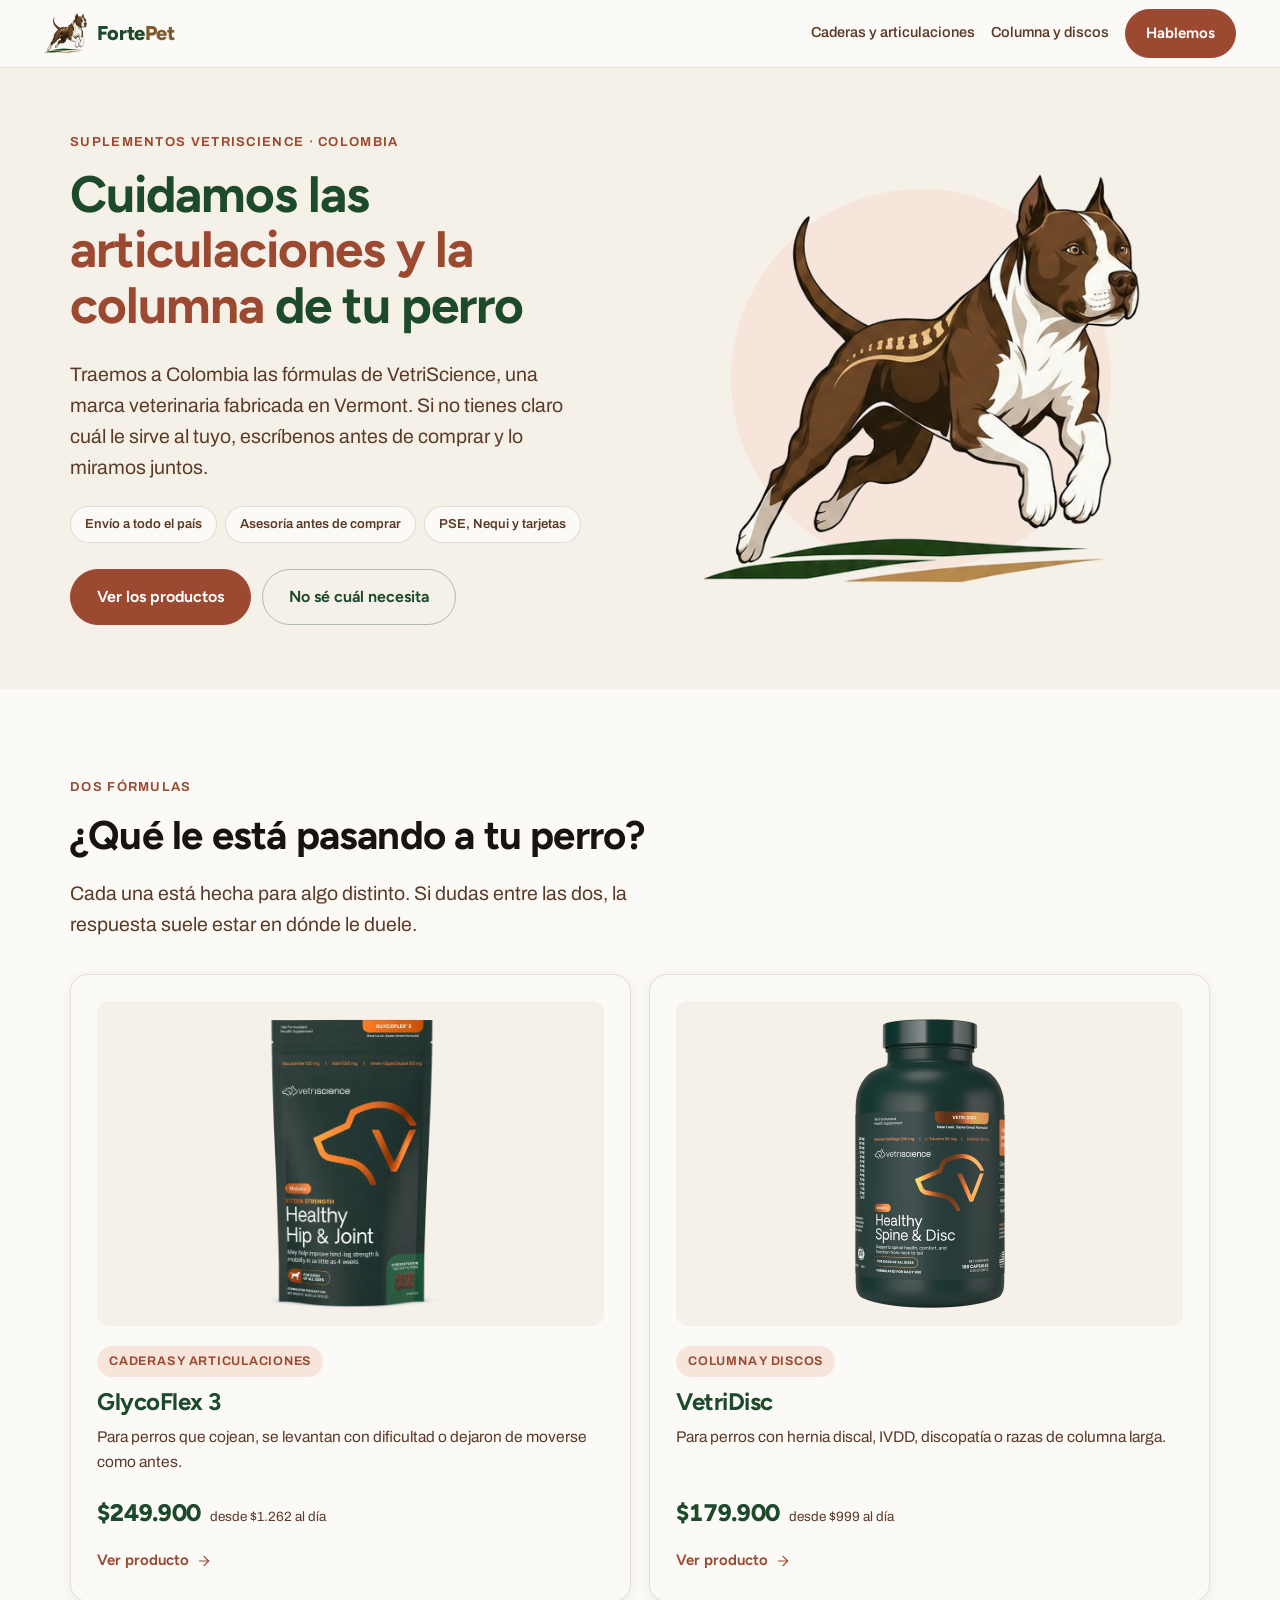
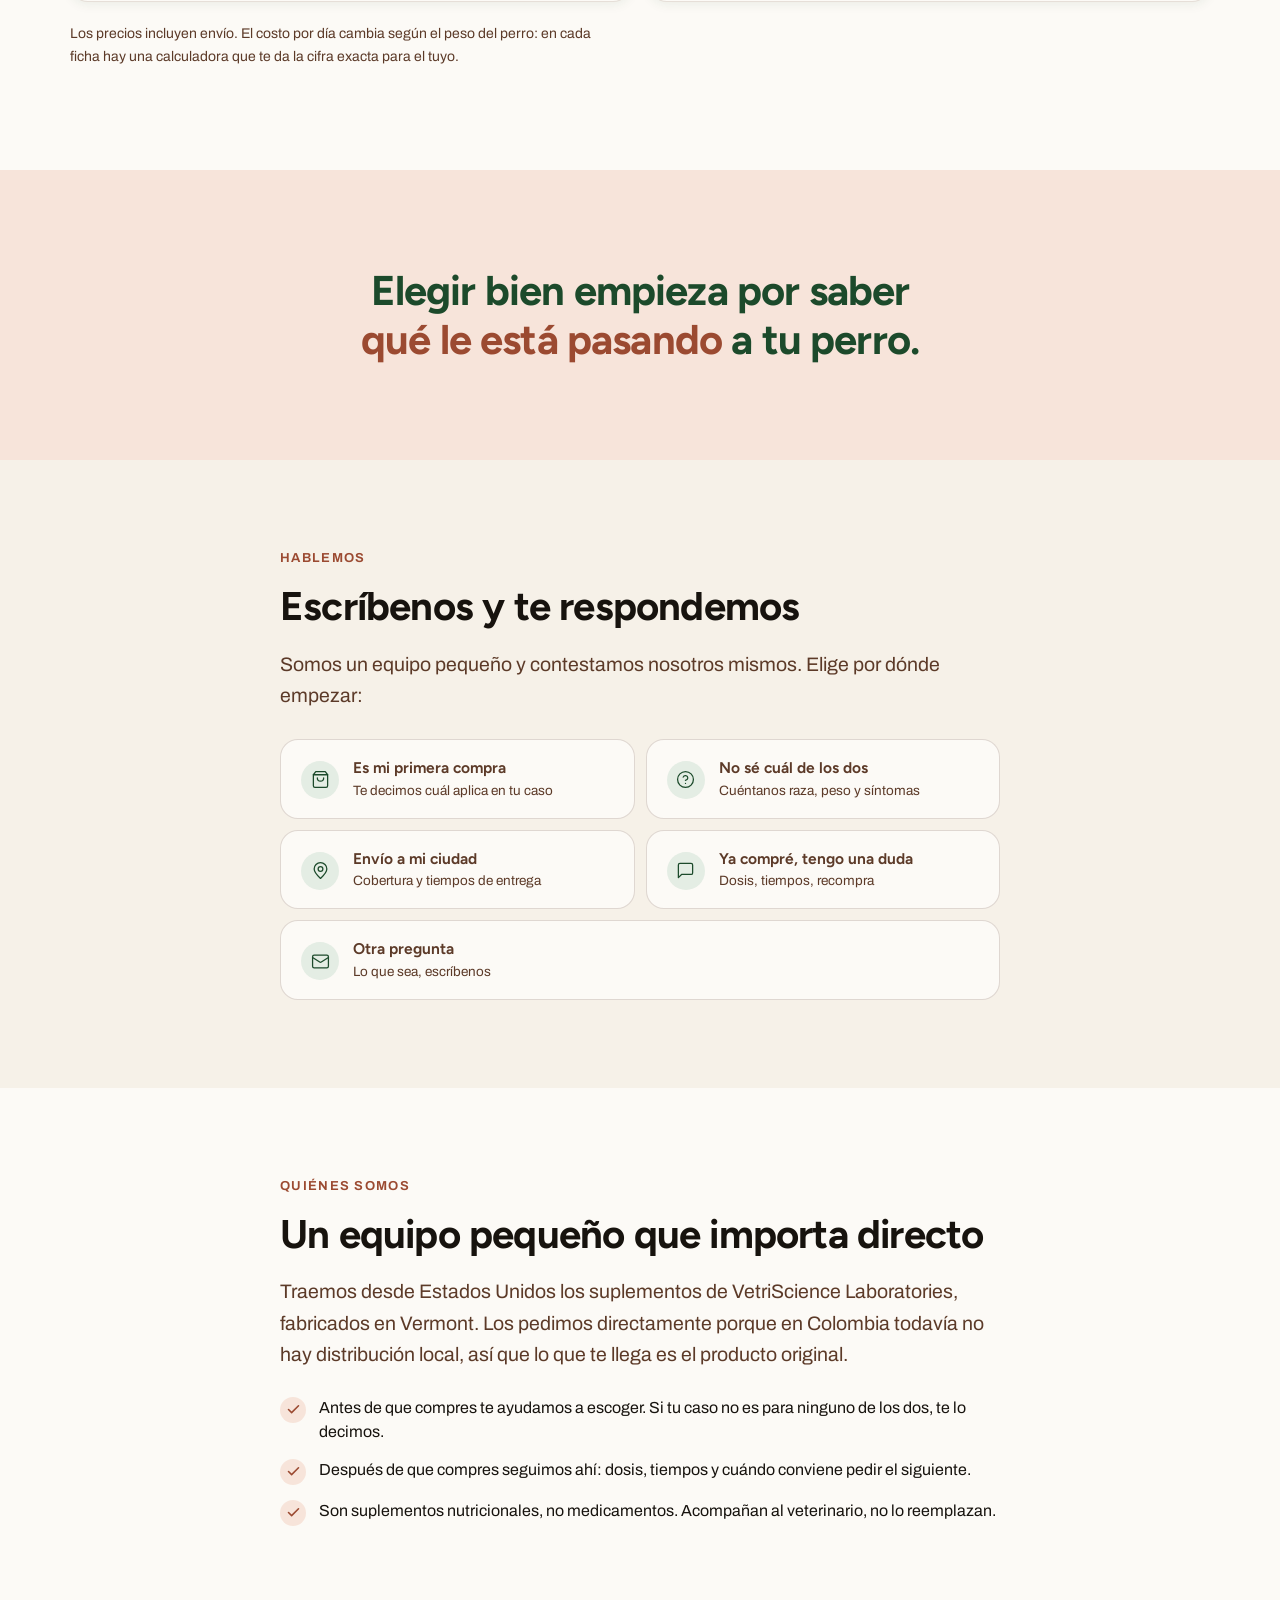
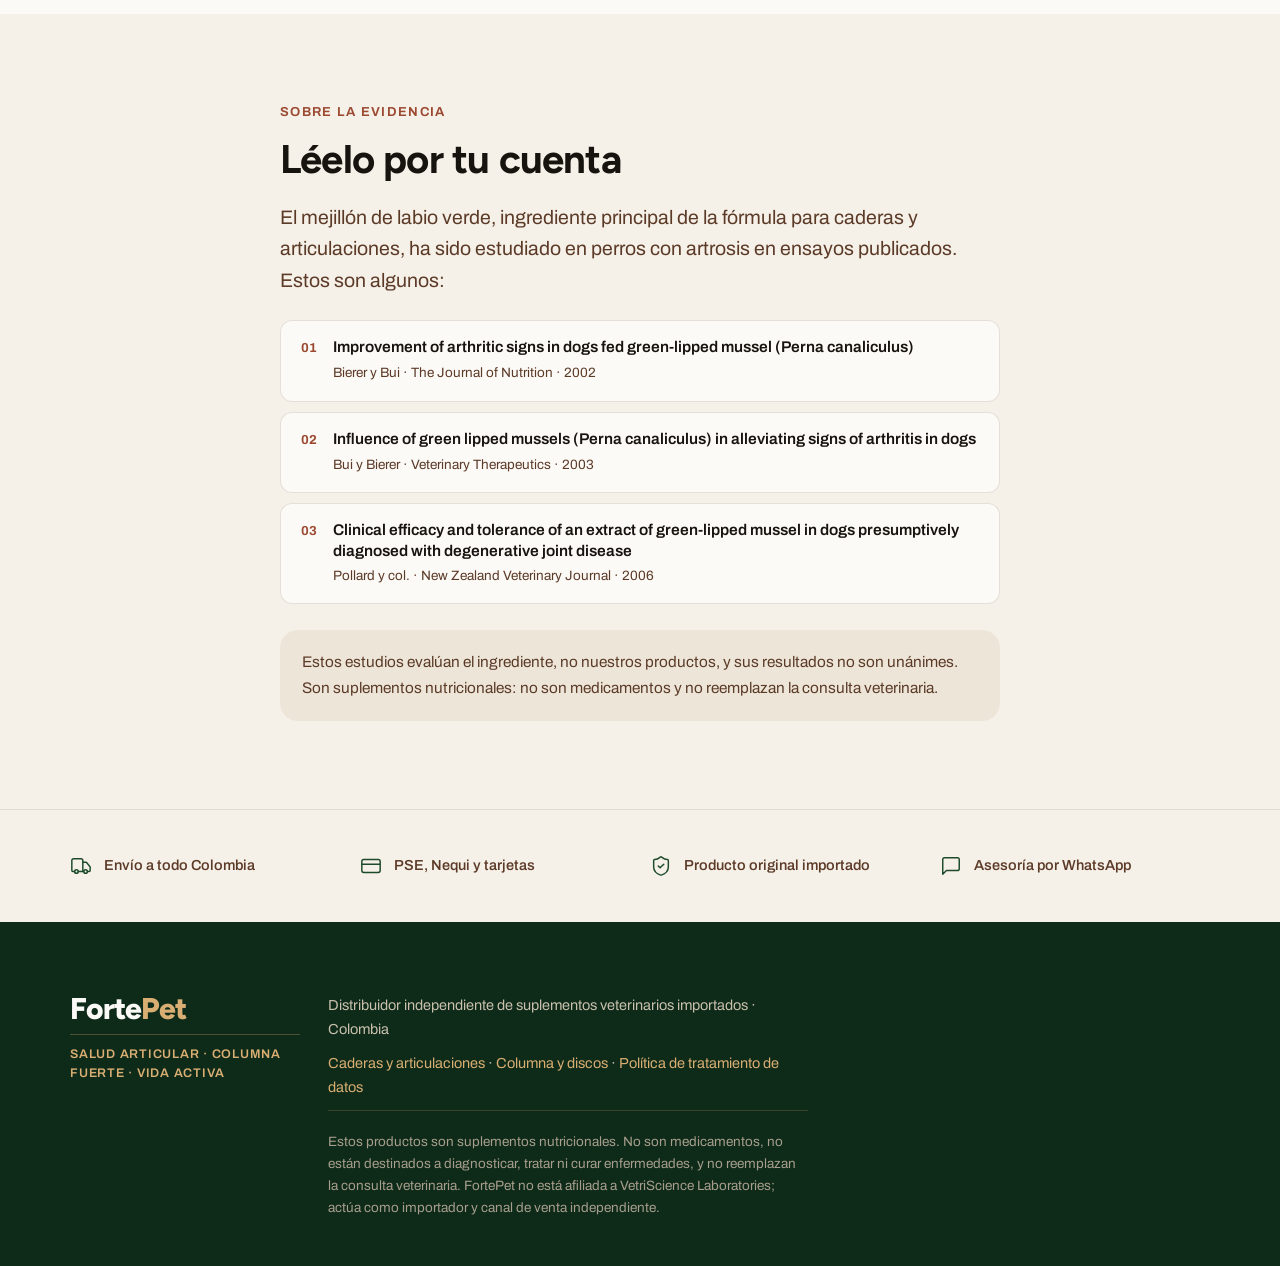
==== index.html @ 81c00f56 "Add files via upload" ====
<!DOCTYPE html>
<html lang="es">
<head>
<meta charset="UTF-8">
<meta name="viewport" content="width=device-width, initial-scale=1.0">
<title>FortePet · Suplementos VetriScience para perros en Colombia</title>
<meta name="description" content="FortePet trae a Colombia los suplementos VetriScience: GlycoFlex 3 para caderas y articulaciones, y VetriDisc para columna y discos. Envío a todo el país y asesoría por WhatsApp.">
<link rel="icon" href="img/favicon.png" type="image/png">
<link rel="preconnect" href="https://fonts.googleapis.com">
<link rel="preconnect" href="https://fonts.gstatic.com" crossorigin>
<link href="https://fonts.googleapis.com/css2?family=Archivo:wght@400..700&family=Figtree:wght@500..800&display=swap" rel="stylesheet">
<link rel="stylesheet" href="fortepet.css">
<!-- Meta Pixel Code -->
<script>
!function(f,b,e,v,n,t,s)
{if(f.fbq)return;n=f.fbq=function(){n.callMethod?
n.callMethod.apply(n,arguments):n.queue.push(arguments)};
if(!f._fbq)f._fbq=n;n.push=n;n.loaded=!0;n.version='2.0';
n.queue=[];t=b.createElement(e);t.async=!0;
t.src=v;s=b.getElementsByTagName(e)[0];
s.parentNode.insertBefore(t,s)}(window, document,'script',
'https://connect.facebook.net/en_US/fbevents.js');
fbq('init', '1056763293376956');
fbq('track', 'PageView');
</script>
<noscript><img height="1" width="1" alt="" style="display:none"
src="https://www.facebook.com/tr?id=1056763293376956&ev=PageView&noscript=1"
/></noscript>
<!-- End Meta Pixel Code -->
</head>
<body>

<a class="skip" href="#contenido">Saltar al contenido</a>

<header class="topbar">
  <a class="brand" href="index.html">
    <img src="img/logo-perro.webp" alt="" width="501" height="468">
    <span class="brand-txt">Forte<span>Pet</span></span>
  </a>
  <nav class="topbar-right" aria-label="Principal">
    <a class="link" href="hip-joint.html">Caderas y articulaciones</a>
    <a class="link" href="vetridisc.html">Columna y discos</a>
    <a class="btn btn-terra" style="padding:11px 20px;font-size:15px" href="#hablemos">Hablemos</a>
  </nav>
</header>

<main id="contenido">

<!-- ============ HERO ============ -->
<section class="hero">
  <div class="hero-grid">
    <div>
      <p class="eyebrow">Suplementos VetriScience · Colombia</p>
      <h1>Cuidamos las <span class="destaca">articulaciones y la columna</span> de tu perro</h1>
      <p class="lead">Traemos a Colombia las fórmulas de VetriScience, una marca veterinaria fabricada en Vermont. Si no tienes claro cuál le sirve al tuyo, escríbenos antes de comprar y lo miramos juntos.</p>
      <ul class="hero-marcas">
        <li>Envío a todo el país</li>
        <li>Asesoría antes de comprar</li>
        <li>PSE, Nequi y tarjetas</li>
      </ul>
      <div class="hero-cta">
        <a class="btn btn-terra" href="#productos">Ver los productos</a>
        <a class="btn btn-linea" href="#hablemos">No sé cuál necesita</a>
      </div>
    </div>
    <div class="hero-img">
      <img src="img/logo-perro.webp" alt="Ilustración de la marca FortePet: un perro en carrera" width="440" height="411" fetchpriority="high" style="max-width:min(100%,440px)">
    </div>
  </div>
</section>

<!-- ============ PRODUCTOS ============ -->
<section class="band band-blanco" id="productos">
  <div class="inner">
    <p class="eyebrow">Dos fórmulas</p>
    <h2>¿Qué le está pasando a tu perro?</h2>
    <p class="lead" style="max-width:56ch">Cada una está hecha para algo distinto. Si dudas entre las dos, la respuesta suele estar en dónde le duele.</p>

    <div class="prods">

      <a class="prod" href="hip-joint.html">
        <span class="prod-img"><img src="img/home-glycoflex.webp" alt="Empaque de GlycoFlex 3" width="190" height="289" loading="lazy" style="max-width:min(100%,190px)"></span>
        <span class="prod-tag">Caderas y articulaciones</span>
        <h3>GlycoFlex 3</h3>
        <p>Para perros que cojean, se levantan con dificultad o dejaron de moverse como antes.</p>
        <span class="prod-pie">
          <span class="prod-precio">$249.900</span>
          <span class="prod-dia">desde $1.262 al día</span>
        </span>
        <span class="prod-flecha">Ver producto
          <svg viewBox="0 0 24 24" width="16" height="16" fill="none" stroke="currentColor" stroke-width="1.8" stroke-linecap="round" stroke-linejoin="round" aria-hidden="true"><path d="M5 12h14"/><path d="m12 5 7 7-7 7"/></svg>
        </span>
      </a>

      <a class="prod" href="vetridisc.html">
        <span class="prod-img"><img src="img/home-vetridisc2.webp" alt="Frasco de VetriScience VetriDisc" width="150" height="289" loading="lazy" style="max-width:min(100%,150px)"></span>
        <span class="prod-tag">Columna y discos</span>
        <h3>VetriDisc</h3>
        <p>Para perros con hernia discal, IVDD, discopatía o razas de columna larga.</p>
        <span class="prod-pie">
          <span class="prod-precio">$179.900</span>
          <span class="prod-dia">desde $999 al día</span>
        </span>
        <span class="prod-flecha">Ver producto
          <svg viewBox="0 0 24 24" width="16" height="16" fill="none" stroke="currentColor" stroke-width="1.8" stroke-linecap="round" stroke-linejoin="round" aria-hidden="true"><path d="M5 12h14"/><path d="m12 5 7 7-7 7"/></svg>
        </span>
      </a>

    </div>
    <p style="margin-top:20px;font-size:14px;color:var(--marron)">Los precios incluyen envío. El costo por día cambia según el peso del perro: en cada ficha hay una calculadora que te da la cifra exacta para el tuyo.</p>
  </div>
</section>

<!-- ============ FRANJA ============ -->
<section class="franja">
  <p>Elegir bien empieza por saber <span class="destaca">qué le está pasando</span> a tu perro.</p>
</section>

<!-- ============ HABLEMOS ============ -->
<section class="band band-crema" id="hablemos">
  <div class="inner-narrow">
    <p class="eyebrow">Hablemos</p>
    <h2>Escríbenos y te respondemos</h2>
    <p class="lead">Somos un equipo pequeño y contestamos nosotros mismos. Elige por dónde empezar:</p>

    <div class="wa-router">
      <a class="wa-op" href="https://wa.me/573208755743?text=Hola%2C%20es%20mi%20primera%20compra%20y%20quiero%20saber%20cu%C3%A1l%20suplemento%20le%20sirve%20a%20mi%20perro" target="_blank" rel="noopener">
        <span class="ico"><svg viewBox="0 0 24 24" fill="none" stroke="currentColor" stroke-width="1.6" stroke-linecap="round" stroke-linejoin="round" aria-hidden="true"><path d="M6 2 3 6v14a2 2 0 0 0 2 2h14a2 2 0 0 0 2-2V6l-3-4Z"/><path d="M3 6h18"/><path d="M16 10a4 4 0 0 1-8 0"/></svg></span>
        <span><b>Es mi primera compra</b><span>Te decimos cuál aplica en tu caso</span></span>
      </a>
      <a class="wa-op" href="https://wa.me/573208755743?text=Hola%2C%20no%20s%C3%A9%20cu%C3%A1l%20de%20los%20dos%20le%20sirve%20a%20mi%20perro.%20Te%20cuento%3A%20raza%2C%20peso%20y%20qu%C3%A9%20le%20pasa." target="_blank" rel="noopener">
        <span class="ico"><svg viewBox="0 0 24 24" fill="none" stroke="currentColor" stroke-width="1.6" stroke-linecap="round" stroke-linejoin="round" aria-hidden="true"><circle cx="12" cy="12" r="10"/><path d="M9.09 9a3 3 0 0 1 5.83 1c0 2-3 3-3 3"/><path d="M12 17h.01"/></svg></span>
        <span><b>No sé cuál de los dos</b><span>Cuéntanos raza, peso y síntomas</span></span>
      </a>
      <a class="wa-op" href="https://wa.me/573208755743?text=Hola%2C%20quiero%20confirmar%20si%20hacen%20env%C3%ADo%20a%20mi%20ciudad" target="_blank" rel="noopener">
        <span class="ico"><svg viewBox="0 0 24 24" fill="none" stroke="currentColor" stroke-width="1.6" stroke-linecap="round" stroke-linejoin="round" aria-hidden="true"><path d="M20 10c0 4.4-8 12-8 12s-8-7.6-8-12a8 8 0 0 1 16 0Z"/><circle cx="12" cy="10" r="3"/></svg></span>
        <span><b>Envío a mi ciudad</b><span>Cobertura y tiempos de entrega</span></span>
      </a>
      <a class="wa-op" href="https://wa.me/573208755743?text=Hola%2C%20ya%20compr%C3%A9%20y%20tengo%20una%20duda" target="_blank" rel="noopener">
        <span class="ico"><svg viewBox="0 0 24 24" fill="none" stroke="currentColor" stroke-width="1.6" stroke-linecap="round" stroke-linejoin="round" aria-hidden="true"><path d="M21 15a2 2 0 0 1-2 2H7l-4 4V5a2 2 0 0 1 2-2h14a2 2 0 0 1 2 2z"/></svg></span>
        <span><b>Ya compré, tengo una duda</b><span>Dosis, tiempos, recompra</span></span>
      </a>
      <a class="wa-op ancho" href="https://wa.me/573208755743?text=Hola%2C%20tengo%20otra%20pregunta%20sobre%20FortePet" target="_blank" rel="noopener">
        <span class="ico"><svg viewBox="0 0 24 24" fill="none" stroke="currentColor" stroke-width="1.6" stroke-linecap="round" stroke-linejoin="round" aria-hidden="true"><rect width="20" height="16" x="2" y="4" rx="2"/><path d="m22 7-8.97 5.7a1.94 1.94 0 0 1-2.06 0L2 7"/></svg></span>
        <span><b>Otra pregunta</b><span>Lo que sea, escríbenos</span></span>
      </a>
    </div>
  </div>
</section>

<!-- ============ QUIÉNES SOMOS ============ -->
<section class="band band-blanco">
  <div class="inner-narrow">
    <p class="eyebrow">Quiénes somos</p>
    <h2>Un equipo pequeño que importa directo</h2>
    <p class="lead">Traemos desde Estados Unidos los suplementos de VetriScience Laboratories, fabricados en Vermont. Los pedimos directamente porque en Colombia todavía no hay distribución local, así que lo que te llega es el producto original.</p>

    <ul class="beneficios">
      <li>
        <span class="tick"><svg viewBox="0 0 24 24" fill="none" stroke="currentColor" stroke-width="2.5" stroke-linecap="round" stroke-linejoin="round" aria-hidden="true"><path d="M20 6 9 17l-5-5"/></svg></span>
        <span>Antes de que compres te ayudamos a escoger. Si tu caso no es para ninguno de los dos, te lo decimos.</span>
      </li>
      <li>
        <span class="tick"><svg viewBox="0 0 24 24" fill="none" stroke="currentColor" stroke-width="2.5" stroke-linecap="round" stroke-linejoin="round" aria-hidden="true"><path d="M20 6 9 17l-5-5"/></svg></span>
        <span>Después de que compres seguimos ahí: dosis, tiempos y cuándo conviene pedir el siguiente.</span>
      </li>
      <li>
        <span class="tick"><svg viewBox="0 0 24 24" fill="none" stroke="currentColor" stroke-width="2.5" stroke-linecap="round" stroke-linejoin="round" aria-hidden="true"><path d="M20 6 9 17l-5-5"/></svg></span>
        <span>Son suplementos nutricionales, no medicamentos. Acompañan al veterinario, no lo reemplazan.</span>
      </li>
    </ul>
  </div>
</section>

<!-- ============ EVIDENCIA ============ -->
<section class="band band-crema">
  <div class="inner-narrow">
    <p class="eyebrow">Sobre la evidencia</p>
    <h2>Léelo por tu cuenta</h2>
    <p class="lead">El mejillón de labio verde, ingrediente principal de la fórmula para caderas y articulaciones, ha sido estudiado en perros con artrosis en ensayos publicados. Estos son algunos:</p>

    <ol class="estudios">
      <li><a href="https://pubmed.ncbi.nlm.nih.gov/12042477/" target="_blank" rel="noopener">
        <span class="t">Improvement of arthritic signs in dogs fed green-lipped mussel (Perna canaliculus)</span>
        <span class="m">Bierer y Bui · The Journal of Nutrition · 2002</span>
      </a></li>
      <li><a href="https://pubmed.ncbi.nlm.nih.gov/15136981/" target="_blank" rel="noopener">
        <span class="t">Influence of green lipped mussels (Perna canaliculus) in alleviating signs of arthritis in dogs</span>
        <span class="m">Bui y Bierer · Veterinary Therapeutics · 2003</span>
      </a></li>
      <li><a href="https://pubmed.ncbi.nlm.nih.gov/16751841/" target="_blank" rel="noopener">
        <span class="t">Clinical efficacy and tolerance of an extract of green-lipped mussel in dogs presumptively diagnosed with degenerative joint disease</span>
        <span class="m">Pollard y col. · New Zealand Veterinary Journal · 2006</span>
      </a></li>
    </ol>

    <div class="aviso" style="margin-top:26px">
      <p>Estos estudios evalúan el ingrediente, no nuestros productos, y sus resultados no son unánimes. Son suplementos nutricionales: no son medicamentos y no reemplazan la consulta veterinaria.</p>
    </div>
  </div>
</section>

<!-- ============ CONFIANZA ============ -->
<section class="confianza">
  <ul>
    <li><svg viewBox="0 0 24 24" fill="none" stroke="currentColor" stroke-width="1.6" stroke-linecap="round" stroke-linejoin="round" aria-hidden="true"><path d="M14 18V6a2 2 0 0 0-2-2H4a2 2 0 0 0-2 2v11a1 1 0 0 0 1 1h2"/><path d="M15 18H9"/><path d="M19 18h2a1 1 0 0 0 1-1v-3.65a1 1 0 0 0-.22-.62l-3.48-4.35A1 1 0 0 0 17.52 8H14"/><circle cx="17" cy="18" r="2"/><circle cx="7" cy="18" r="2"/></svg>Envío a todo Colombia</li>
    <li><svg viewBox="0 0 24 24" fill="none" stroke="currentColor" stroke-width="1.6" stroke-linecap="round" stroke-linejoin="round" aria-hidden="true"><rect width="20" height="14" x="2" y="5" rx="2"/><path d="M2 10h20"/></svg>PSE, Nequi y tarjetas</li>
    <li><svg viewBox="0 0 24 24" fill="none" stroke="currentColor" stroke-width="1.6" stroke-linecap="round" stroke-linejoin="round" aria-hidden="true"><path d="M20 13c0 5-3.5 7.5-7.7 8.9a1 1 0 0 1-.6 0C7.5 20.5 4 18 4 13V6a1 1 0 0 1 1-1c2 0 4.5-1.2 6.2-2.7a1 1 0 0 1 1.5 0C14.5 3.8 17 5 19 5a1 1 0 0 1 1 1z"/><path d="m9 12 2 2 4-4"/></svg>Producto original importado</li>
    <li><svg viewBox="0 0 24 24" fill="none" stroke="currentColor" stroke-width="1.6" stroke-linecap="round" stroke-linejoin="round" aria-hidden="true"><path d="M21 15a2 2 0 0 1-2 2H7l-4 4V5a2 2 0 0 1 2-2h14a2 2 0 0 1 2 2z"/></svg>Asesoría por WhatsApp</li>
  </ul>
</section>

</main>

<footer class="pie">
  <div class="pie-inner">
    <div class="pie-marca">
      <span class="pie-nombre">Forte<span>Pet</span></span>
      <span class="pie-tag">Salud articular · Columna fuerte · Vida activa</span>
    </div>
    <div>
      <p>Distribuidor independiente de suplementos veterinarios importados · Colombia</p>
      <p><a href="hip-joint.html">Caderas y articulaciones</a> · <a href="vetridisc.html">Columna y discos</a> · <a href="politica-datos.html">Política de tratamiento de datos</a></p>
      <p class="pie-legal">Estos productos son suplementos nutricionales. No son medicamentos, no están destinados a diagnosticar, tratar ni curar enfermedades, y no reemplazan la consulta veterinaria. FortePet no está afiliada a VetriScience Laboratories; actúa como importador y canal de venta independiente.</p>
    </div>
  </div>
</footer>

</body>
</html>
---- fortepet.css ----
/* ============================================================
   FortePet · Sistema de diseño · versión cálida
   Crema dominante. El verde aparece en el header, la calculadora
   y el pie. La franja destacada usa terracota suave.
   Contrastes verificados AA. El dorado #B98A4E y el terracota
   #C4674A son SOLO decorativos sobre crema (2.7:1 y 3.5:1);
   para texto se usan --oro-osc y --terra-osc.
   ============================================================ */

:root{
  --verde:      #1C4A2B;
  --verde-tinta:#0E2A18;
  --verde-suave:#E4EDE4;

  --terra:      #C4674A;   /* decorativo: bordes, iconos grandes */
  --terra-osc:  #9B4A31;   /* texto y botones · AA 5.5:1 sobre crema */
  --terra-suave:#F7E4DA;   /* fondo de bloque cálido */

  --oro:        #B98A4E;   /* decorativo */
  --oro-osc:    #7F5A2C;   /* texto sobre crema · AA 5.5:1 */
  --oro-luz:    #D9AE73;   /* texto sobre verde · AA 5.0:1 */

  --blanco:     #FCFAF6;   /* fondo base, blanco roto */
  --crema:      #F6F1E8;
  --crema-osc:  #EDE6D8;
  --marron:     #5C3A28;
  --tinta:      #17130E;

  --max: 1140px;
  --gut: clamp(20px, 5vw, 44px);
  --r: 12px;
  --r-lg: 18px;
  --pill: 999px;
  --sombra: 0 2px 12px rgba(28,74,43,.08);

  --sans: "Archivo", system-ui, -apple-system, "Segoe UI", sans-serif;
  --titulo: "Figtree", "Archivo", system-ui, sans-serif;
}

*,*::before,*::after{ box-sizing:border-box }
html{ -webkit-text-size-adjust:100%; scroll-behavior:smooth }

body{
  margin:0;
  background:var(--blanco);
  color:var(--tinta);
  font-family:var(--sans);
  font-size:17px;
  line-height:1.65;
  -webkit-font-smoothing:antialiased;
  /* red de seguridad contra desbordamiento horizontal en móvil.
     clip (no hidden) para no romper position:sticky de la barra superior */
  overflow-x:clip;
  overflow-wrap:break-word;
}
@media(min-width:900px){ body{ font-size:18px } }

img{ max-width:100%; height:auto; display:block }
a{ color:inherit }
button{ font:inherit }

/* ---------- Tipografía ---------- */

h1,h2,h3,h4{
  font-family:var(--titulo);
  font-weight:700;
  line-height:1.12;
  letter-spacing:-0.02em;
  margin:0 0 .5em;
  text-wrap:balance;
}
h1{ font-size:clamp(2rem, 4.4vw, 3.2rem); line-height:1.08 }
h2{ font-size:clamp(1.65rem, 3.4vw, 2.5rem) }
h3{ font-size:clamp(1.2rem, 2.2vw, 1.5rem) }
h4{ font-size:1.05rem; line-height:1.3 }

p{ margin:0 0 1em; max-width:66ch }
strong{ font-weight:650 }

.eyebrow{
  font-family:var(--sans);
  font-size:13px; font-weight:650; letter-spacing:.1em; text-transform:uppercase;
  color:var(--terra-osc); margin:0 0 14px;
}
.on-verde .eyebrow{ color:var(--oro-luz) }

.lead{ font-size:clamp(1.05rem,1.8vw,1.22rem); line-height:1.6; color:var(--marron) }
.on-verde .lead{ color:#DDD6C6 }

.num{ font-variant-numeric:tabular-nums; font-family:var(--titulo); font-weight:800; letter-spacing:-0.03em }

/* ---------- Bandas ---------- */

.band{ padding:clamp(48px,7vw,88px) var(--gut) }
.band-blanco{ background:var(--blanco) }
.band-crema{ background:var(--crema) }
.band-verde{ background:var(--verde); color:var(--blanco) }
.band-terra{ background:var(--terra-suave) }
.on-verde h1,.on-verde h2,.on-verde h3{ color:var(--blanco) }
.inner{ max-width:var(--max); margin:0 auto }
.inner-narrow{ max-width:720px; margin:0 auto }
.centro{ text-align:center }

/* franja cálida de una sola frase */
.franja{ background:var(--terra-suave); padding:clamp(52px,8vw,96px) var(--gut) }
.franja p{
  font-family:var(--titulo); font-weight:700;
  font-size:clamp(1.6rem,4vw,2.6rem); line-height:1.18; letter-spacing:-0.02em;
  color:var(--verde); max-width:22ch; margin:0 auto; text-align:center;
}
.franja .destaca{ color:var(--terra-osc) }

/* ---------- Barra superior ---------- */

.topbar{
  position:sticky; top:0; z-index:60;
  background:rgba(252,250,246,.94);
  backdrop-filter:saturate(1.4) blur(8px);
  border-bottom:1px solid rgba(92,58,40,.14);
  display:flex; align-items:center; justify-content:space-between; gap:14px;
  padding:9px var(--gut);
}
.brand{ display:flex; align-items:center; gap:10px; text-decoration:none }
.brand img{ height:40px; width:auto }
.brand-txt{ font-family:var(--titulo); font-weight:800; font-size:20px; letter-spacing:-0.02em; color:var(--verde); line-height:1 }
.brand-txt span{ color:var(--oro-osc) }
.topbar-right{ display:flex; align-items:center; gap:16px }
.topbar a.link{ color:var(--marron); text-decoration:none; font-size:14.5px; font-weight:550 }
.topbar a.link:hover{ color:var(--terra-osc) }
@media(max-width:700px){ .topbar a.link{ display:none } }

/* ---------- Botones ---------- */

.btn{
  display:inline-flex; align-items:center; justify-content:center; gap:9px;
  padding:14px 26px; border-radius:var(--pill);
  font-family:var(--titulo); font-weight:650; font-size:16px;
  text-decoration:none; border:1.5px solid transparent; cursor:pointer;
  transition:background .16s, color .16s, border-color .16s, transform .1s;
}
.btn:active{ transform:scale(.985) }
.btn-terra{ background:var(--terra-osc); color:#fff; border-color:var(--terra-osc) }
.btn-terra:hover{ background:#833B26; border-color:#833B26 }
.btn-verde{ background:var(--verde); color:var(--blanco); border-color:var(--verde) }
.btn-verde:hover{ background:var(--verde-tinta); border-color:var(--verde-tinta) }
.btn-oro{ background:var(--oro); color:var(--verde-tinta); border-color:var(--oro) }
.btn-oro:hover{ background:var(--oro-luz); border-color:var(--oro-luz) }
.btn-linea{ background:transparent; color:var(--verde); border-color:rgba(28,74,43,.32) }
.btn-linea:hover{ border-color:var(--verde); background:rgba(28,74,43,.05) }
.btn-linea-claro{ background:transparent; color:var(--blanco); border-color:rgba(252,250,246,.45) }
.btn-linea-claro:hover{ border-color:var(--oro-luz); color:var(--oro-luz) }
.btn-wa{ background:#1F6B3F; color:#fff; border-color:#1F6B3F }
.btn-wa:hover{ background:#17552F; border-color:#17552F }
.btn-lg{ padding:17px 32px; font-size:17px; width:100% }
@media(min-width:560px){ .btn-lg{ width:auto } }
.btn:focus-visible{ outline:3px solid var(--terra); outline-offset:2px }

/* ---------- Hero cálido ---------- */

.hero{ background:var(--crema); padding:clamp(34px,5vw,64px) var(--gut) }
.hero-grid{ max-width:var(--max); margin:0 auto; display:grid; gap:clamp(26px,4vw,52px); align-items:center }
@media(min-width:900px){ .hero-grid{ grid-template-columns:47fr 53fr } }
.hero h1{ color:var(--verde) }
.hero h1 .destaca{ color:var(--terra-osc) }
.hero-img{ position:relative; display:flex; align-items:center; justify-content:center; padding:16px 0 }
.hero-img::before{
  content:""; position:absolute; z-index:0;
  width:min(84%,380px); aspect-ratio:1; border-radius:50%;
  background:var(--terra-suave);
}
.hero-img img{ position:relative; z-index:1 }
.hero-marcas{ display:flex; flex-wrap:wrap; gap:8px; margin:22px 0 26px; padding:0; list-style:none }
.hero-marcas li{
  font-size:13px; font-weight:600; color:var(--marron);
  background:var(--blanco); border:1px solid rgba(92,58,40,.16);
  border-radius:var(--pill); padding:7px 14px;
}
.hero-cta{ display:flex; flex-wrap:wrap; gap:11px; align-items:center }
.hero-nota{ font-size:14px; color:var(--marron); margin:14px 0 0 }

/* ---------- Viñetas de beneficio ---------- */

.beneficios{ list-style:none; padding:0; margin:26px 0 0; display:grid; gap:14px }
.beneficios li{ display:flex; align-items:flex-start; gap:13px; font-size:1rem; line-height:1.5 }
.beneficios .tick{
  flex:0 0 auto; width:26px; height:26px; border-radius:50%;
  background:var(--terra-suave); display:grid; place-items:center; margin-top:1px;
}
.beneficios .tick svg{ width:15px; height:15px; color:var(--terra-osc) }
.on-verde .beneficios .tick{ background:rgba(217,174,115,.2) }
.on-verde .beneficios .tick svg{ color:var(--oro-luz) }

/* ---------- Franja de confianza ---------- */

.confianza{ background:var(--crema); padding:clamp(28px,4vw,44px) var(--gut); border-top:1px solid rgba(92,58,40,.12) }
.confianza ul{ max-width:var(--max); margin:0 auto; padding:0; list-style:none; display:grid; gap:20px }
@media(min-width:640px){ .confianza ul{ grid-template-columns:repeat(2,1fr) } }
@media(min-width:940px){ .confianza ul{ grid-template-columns:repeat(4,1fr) } }
.confianza li{ display:flex; align-items:center; gap:12px; font-size:14.5px; font-weight:550; color:var(--marron) }
.confianza svg{ flex:0 0 auto; width:22px; height:22px; color:var(--verde) }

/* ---------- Enrutador de WhatsApp ---------- */

.wa-router{ display:grid; gap:11px; margin-top:28px }
@media(min-width:700px){ .wa-router{ grid-template-columns:1fr 1fr } }
.wa-op{
  display:flex; align-items:center; gap:14px;
  background:var(--blanco); border:1px solid rgba(92,58,40,.18);
  border-radius:var(--r-lg); padding:16px 20px;
  text-decoration:none; transition:border-color .16s, background .16s;
}
.wa-op:hover{ border-color:var(--terra); background:var(--terra-suave) }
.wa-op .ico{ flex:0 0 auto; width:38px; height:38px; border-radius:50%; background:var(--verde-suave); display:grid; place-items:center }
.wa-op .ico svg{ width:19px; height:19px; color:var(--verde) }
.wa-op b{ display:block; font-family:var(--titulo); font-weight:650; font-size:15.5px; line-height:1.25 }
.wa-op span{ display:block; font-size:13.5px; color:var(--marron); margin-top:2px }
.wa-op.ancho{ grid-column:1/-1 }

/* ---------- Checklist ---------- */

.checklist{ list-style:none; padding:0; margin:28px 0 0; display:grid; gap:10px }
.check{
  display:flex; align-items:center; gap:14px;
  background:var(--blanco); border:1px solid rgba(92,58,40,.16);
  border-radius:var(--r-lg); padding:15px 18px; cursor:pointer;
  transition:border-color .15s, background .15s;
}
.check:hover{ border-color:var(--terra) }
.check input{ position:absolute; opacity:0; width:0; height:0 }
.check .box{
  flex:0 0 auto; width:25px; height:25px; border-radius:8px;
  border:1.5px solid rgba(92,58,40,.35); display:grid; place-items:center;
  transition:background .15s, border-color .15s;
}
.check .box svg{ width:15px; height:15px; opacity:0; transform:scale(.7); transition:.15s }
.check input:checked + .box{ background:var(--terra-osc); border-color:var(--terra-osc) }
.check input:checked + .box svg{ opacity:1; transform:scale(1); color:#fff }
.check input:checked ~ .txt{ color:var(--terra-osc); font-weight:600 }
.check:has(input:checked){ background:var(--terra-suave); border-color:var(--terra) }
.check input:focus-visible + .box{ outline:3px solid var(--terra); outline-offset:2px }
.check .txt{ font-size:1rem; line-height:1.4 }

.check-result{
  margin-top:22px; padding:20px 22px; border-radius:var(--r-lg);
  background:var(--verde-suave); font-size:1rem; color:var(--marron);
}
.check-result strong{ display:block; font-family:var(--titulo); font-size:1.2rem; font-weight:700; color:var(--verde); margin-bottom:5px }

/* ---------- Tabla de ingredientes ---------- */

.nutri{ margin-top:30px; border-top:2px solid var(--verde) }
.nutri-row{ display:grid; gap:4px 24px; padding:20px 0; border-bottom:1px solid rgba(92,58,40,.16) }
@media(min-width:720px){ .nutri-row{ grid-template-columns:170px 1fr; align-items:baseline } }
.nutri-qty{ font-variant-numeric:tabular-nums; font-family:var(--titulo); font-weight:800; font-size:clamp(1.5rem,3vw,1.95rem); letter-spacing:-0.03em; color:var(--oro-osc); line-height:1 }
.nutri-qty small{ font-size:.5em; font-weight:650; margin-left:3px }
.nutri-name{ font-family:var(--titulo); font-weight:650; font-size:1.05rem; margin:0 0 4px }
.nutri-desc{ margin:0; color:var(--marron); font-size:.96rem; max-width:58ch }

/* ---------- Calculadora ---------- */

.calc{ margin-top:30px }
.calc label{ display:block; font-size:13px; font-weight:650; letter-spacing:.09em; text-transform:uppercase; color:var(--oro-luz); margin-bottom:9px }
.calc input[type=number]{
  font:inherit; font-variant-numeric:tabular-nums; font-weight:650; font-size:17px;
  width:140px; padding:13px 16px; border-radius:var(--pill);
  background:rgba(252,250,246,.1); border:1.5px solid rgba(217,174,115,.55); color:var(--blanco);
}
.calc input[type=number]:focus{ outline:3px solid var(--oro-luz); outline-offset:1px }
.calc-hint{ font-size:14px; color:#C9C0AE; margin:12px 0 0; max-width:60ch }
.calc-out{ margin-top:26px; display:grid; gap:12px }
@media(min-width:680px){ .calc-out{ grid-template-columns:repeat(3,1fr) } }
.calc-cell{ background:var(--verde-tinta); border-radius:var(--r-lg); padding:22px 22px }
.calc-k{ font-size:12.5px; font-weight:650; letter-spacing:.09em; text-transform:uppercase; color:var(--oro-luz); margin:0 0 9px }
.calc-v{ font-variant-numeric:tabular-nums; font-family:var(--titulo); font-weight:800; font-size:clamp(1.6rem,3.6vw,2.2rem); letter-spacing:-0.03em; line-height:1; color:var(--blanco); margin:0 }
.calc-v small{ display:block; font-family:var(--sans); font-size:.42em; font-weight:450; letter-spacing:0; color:#C9C0AE; margin-top:8px; line-height:1.45 }
.calc-cell.destacado{ background:var(--oro) }
.calc-cell.destacado .calc-k{ color:var(--verde-tinta); opacity:.75 }
.calc-cell.destacado .calc-v{ color:var(--verde-tinta) }
.calc-cell.destacado .calc-v small{ color:var(--verde-tinta); opacity:.82 }

/* ---------- Tabla de dosis ---------- */

.tabla{ width:100%; border-collapse:collapse; margin-top:24px; font-size:.96rem }
.tabla caption{ text-align:left; color:var(--marron); font-size:.9rem; padding-bottom:12px }
.tabla th,.tabla td{ text-align:left; padding:14px 14px; border:0 }
.tabla thead th{ font-size:12.5px; font-weight:650; letter-spacing:.09em; text-transform:uppercase; color:var(--oro-osc); border-bottom:2px solid var(--verde) }
.tabla tbody tr{ border-bottom:1px solid rgba(92,58,40,.14) }
.tabla tbody tr:nth-child(even){ background:var(--crema) }
.tabla td:first-child{ font-weight:600 }
.tabla td.n{ font-variant-numeric:tabular-nums; font-weight:650; color:var(--oro-osc) }
.tabla-wrap{ overflow-x:auto; -webkit-overflow-scrolling:touch }

/* ---------- Reseñas ---------- */

.resena-destacada{ background:var(--blanco); border:1px solid rgba(92,58,40,.16); border-radius:var(--r-lg); padding:clamp(24px,4vw,38px); box-shadow:var(--sombra) }
.resena-cita{ font-family:var(--titulo); font-weight:650; font-size:clamp(1.25rem,2.6vw,1.75rem); line-height:1.3; letter-spacing:-0.015em; color:var(--verde); margin:0 0 18px; max-width:26ch }
.autor{ display:flex; align-items:center; gap:13px; margin-top:20px }
.autor img{ width:56px; height:56px; border-radius:50%; object-fit:cover; flex:0 0 auto }
.autor .n{ font-family:var(--titulo); font-weight:650; font-size:15px; line-height:1.2 }
.autor .d{ font-size:13.5px; color:var(--marron) }
.estrellas{ display:flex; gap:3px; margin-bottom:16px; color:var(--oro) }
.estrellas svg{ width:17px; height:17px }

.resena-lista{ display:grid; gap:14px; margin-top:20px }
@media(min-width:760px){ .resena-lista{ grid-template-columns:1fr 1fr } }
.resena-item{ background:var(--blanco); border:1px solid rgba(92,58,40,.14); border-radius:var(--r-lg); padding:22px 24px }
.resena-item p{ margin:0; font-size:.98rem; color:var(--marron) }
.resena-item .autor img{ width:44px; height:44px }

/* ---------- Bloque de compra ---------- */

.compra{ display:grid; gap:clamp(26px,4vw,52px); align-items:center }
@media(min-width:900px){ .compra{ grid-template-columns:46fr 54fr } }
.compra-galeria{ text-align:center }
.compra-galeria .marco{
  background:var(--blanco); border-radius:var(--r-lg);
  padding:26px; display:flex; align-items:center; justify-content:center;
  box-shadow:var(--sombra);
}
.thumbs{ display:flex; gap:9px; justify-content:center; margin-top:16px; flex-wrap:wrap }
.thumb{ width:66px; height:66px; padding:5px; cursor:pointer; border:1.5px solid rgba(92,58,40,.2); border-radius:var(--r); background:var(--blanco); overflow:hidden }
.thumb img{ width:100%; height:100%; object-fit:contain }
.thumb[aria-current="true"]{ border-color:var(--terra); background:var(--terra-suave) }
.thumb:focus-visible{ outline:3px solid var(--terra); outline-offset:2px }

.precio{ font-variant-numeric:tabular-nums; font-family:var(--titulo); font-weight:800; font-size:clamp(2.2rem,5vw,3rem); letter-spacing:-0.035em; line-height:1; color:var(--verde); margin:16px 0 6px }
.precio-sub{ font-size:.94rem; color:var(--marron); margin:0 }
.precio-dia{ display:inline-block; margin:12px 0 22px; font-size:14.5px; font-weight:650; background:var(--terra-suave); color:var(--terra-osc); border-radius:var(--pill); padding:9px 16px }
.compra-acciones{ display:flex; flex-direction:column; gap:11px; max-width:400px }
.pago-nota{ display:flex; align-items:center; gap:9px; font-size:13.5px; color:var(--marron); margin:14px 0 0 }
.pago-nota svg{ flex:0 0 auto; width:16px; height:16px }

.aviso{ margin-top:24px; padding:20px 22px; border-radius:var(--r-lg); background:var(--crema-osc); font-size:.96rem; color:var(--marron) }
.on-verde .aviso{ background:rgba(14,42,24,.5); color:#DDD6C6 }
.aviso p{ margin:0; max-width:none }
.aviso p + p{ margin-top:10px }

/* ---------- Tarjetas de producto en la home ---------- */

.prods{ display:grid; gap:18px; margin-top:34px }
@media(min-width:800px){ .prods{ grid-template-columns:1fr 1fr } }
.prod{
  background:var(--blanco); border:1px solid rgba(92,58,40,.14);
  border-radius:var(--r-lg); padding:26px 26px 28px;
  text-decoration:none; color:inherit; display:flex; flex-direction:column;
  box-shadow:var(--sombra); transition:border-color .16s, transform .16s;
}
.prod:hover{ border-color:var(--terra); transform:translateY(-2px) }
.prod-img{ background:var(--crema); border-radius:var(--r); padding:18px; display:flex; justify-content:center; margin-bottom:20px }
.prod-tag{ display:inline-block; align-self:flex-start; font-size:12.5px; font-weight:650; letter-spacing:.06em; text-transform:uppercase; color:var(--terra-osc); background:var(--terra-suave); border-radius:var(--pill); padding:5px 12px; margin-bottom:12px }
.prod h3{ margin:0 0 8px; color:var(--verde) }
.prod p{ color:var(--marron); font-size:.97rem; margin:0 0 18px }
.prod-pie{ margin-top:auto; display:flex; align-items:baseline; gap:10px; flex-wrap:wrap }
.prod-precio{ font-variant-numeric:tabular-nums; font-family:var(--titulo); font-weight:800; font-size:1.5rem; color:var(--verde); letter-spacing:-0.03em }
.prod-dia{ font-size:13.5px; color:var(--marron) }
.prod-flecha{ display:inline-flex; align-items:center; gap:7px; font-family:var(--titulo); font-weight:650; font-size:15px; color:var(--terra-osc); margin-top:16px }
.prod:hover .prod-flecha{ gap:11px }

/* ---------- Estudios ---------- */

.estudios{ list-style:none; padding:0; margin:24px 0 0; counter-reset:e; display:grid; gap:10px }
.estudios li{ background:var(--blanco); border:1px solid rgba(92,58,40,.14); border-radius:var(--r) }
.estudios a{ display:grid; gap:3px 16px; padding:16px 20px; text-decoration:none; grid-template-columns:auto 1fr; align-items:baseline }
.estudios a::before{ counter-increment:e; content:counter(e,decimal-leading-zero); font-variant-numeric:tabular-nums; font-weight:700; font-size:13px; color:var(--terra-osc) }
.estudios .t{ font-weight:600; line-height:1.35; font-size:.97rem }
.estudios .m{ grid-column:2; font-size:13.5px; color:var(--marron) }
.estudios a:hover .t{ color:var(--terra-osc) }

/* ---------- Pie ---------- */

.pie{ background:var(--verde-tinta); color:#C9C0AE; padding:clamp(44px,6vw,72px) var(--gut) 36px; font-size:14.5px }
.pie-inner{ max-width:var(--max); margin:0 auto; display:grid; gap:28px }
@media(min-width:760px){ .pie-inner{ grid-template-columns:230px 1fr; align-items:start } }
.pie-marca{ display:block }
.pie-nombre{
  display:block; font-family:var(--titulo); font-weight:800;
  font-size:30px; letter-spacing:-0.025em; line-height:1;
  color:var(--blanco); margin-bottom:10px;
}
.pie-nombre span{ color:var(--oro-luz) }
.pie-tag{
  display:block; font-size:12.5px; font-weight:600;
  letter-spacing:.06em; text-transform:uppercase; color:var(--oro-luz);
  padding-top:10px; border-top:1px solid rgba(217,174,115,.3);
  max-width:230px; line-height:1.5;
}
.pie a{ color:var(--oro-luz); text-decoration:none }
.pie a:hover{ text-decoration:underline; text-underline-offset:3px }
.pie p{ margin:0 0 10px; max-width:60ch }
.pie-legal{ margin-top:26px; padding-top:20px; border-top:1px solid rgba(217,174,115,.22); font-size:13.5px; color:#A79E8D }

/* ---------- Barra CTA móvil ---------- */

.cta-movil{
  position:fixed; left:0; right:0; bottom:0; z-index:70;
  display:flex; gap:10px; align-items:center;
  padding:10px 14px calc(10px + env(safe-area-inset-bottom));
  background:var(--blanco); border-top:1px solid rgba(92,58,40,.16);
  box-shadow:0 -2px 14px rgba(28,74,43,.07);
}
.cta-movil .p{ flex:0 0 auto; font-variant-numeric:tabular-nums; font-family:var(--titulo); font-weight:800; color:var(--verde); font-size:17px }
.cta-movil .btn{ flex:1; padding:13px 16px; font-size:15px }
@media(min-width:900px){ .cta-movil{ display:none } }
@media(max-width:899px){ body.tiene-cta{ padding-bottom:76px } }

/* ---------- FAQ ---------- */

.faq{ display:grid; gap:10px; margin-top:28px }
.faq details{ background:var(--blanco); border:1px solid rgba(92,58,40,.14); border-radius:var(--r-lg) }
.faq summary{ list-style:none; cursor:pointer; padding:18px 48px 18px 22px; position:relative; font-family:var(--titulo); font-weight:650; font-size:1.02rem; line-height:1.35 }
.faq summary::-webkit-details-marker{ display:none }
.faq summary::after{ content:""; position:absolute; right:22px; top:24px; width:10px; height:10px; border-right:1.8px solid var(--terra-osc); border-bottom:1.8px solid var(--terra-osc); transform:rotate(45deg); transition:transform .18s }
.faq details[open] summary::after{ transform:rotate(225deg); top:28px }
.faq summary:focus-visible{ outline:3px solid var(--terra); outline-offset:2px }
.faq details p{ margin:0 22px 20px; color:var(--marron); font-size:.97rem }

/* ============================================================
   CHECKOUT
   ============================================================ */

.co{ max-width:1080px; margin:0 auto; padding:clamp(26px,4vw,48px) var(--gut) 80px; display:grid; gap:clamp(26px,4vw,48px) }
@media(min-width:980px){ .co{ grid-template-columns:1fr 350px; align-items:start } }
.co-paso{ margin-bottom:28px }
.co-barra{ height:6px; border-radius:var(--pill); background:var(--crema-osc); margin-bottom:22px; overflow:hidden }
.co-barra i{ display:block; height:100%; width:66%; background:var(--terra-osc); border-radius:var(--pill) }
.co-paso h1{ color:var(--verde); margin-bottom:.3em }
.co-paso p{ color:var(--marron); margin:0 }

.co-bloque{ background:var(--blanco); border:1px solid rgba(92,58,40,.14); border-radius:var(--r-lg); padding:22px 24px 26px; margin-bottom:14px }
.co-bloque > h2{ font-family:var(--titulo); font-size:1.02rem; font-weight:650; color:var(--verde); margin:0 0 18px }

.campos{ display:grid; gap:16px }
.campos-2{ display:grid; gap:16px }
@media(min-width:560px){ .campos-2{ grid-template-columns:1fr 1fr } }
.campo label{ display:block; font-size:14px; font-weight:600; margin-bottom:7px }
.campo .req{ color:var(--terra-osc) }
.campo .opt{ font-weight:400; color:var(--marron) }
.campo input,.campo select,.campo textarea{
  font:inherit; font-size:16px; width:100%; padding:13px 15px; color:var(--tinta);
  background:var(--crema); border:1.5px solid rgba(92,58,40,.22); border-radius:var(--r);
}
.campo textarea{ min-height:94px; resize:vertical }
.campo select{ appearance:none; background-image:linear-gradient(45deg,transparent 49%,var(--terra-osc) 50%),linear-gradient(-45deg,transparent 49%,var(--terra-osc) 50%); background-size:7px 7px,7px 7px; background-position:calc(100% - 20px) 21px,calc(100% - 13px) 21px; background-repeat:no-repeat; padding-right:42px }
.campo input:focus,.campo select:focus,.campo textarea:focus{ outline:3px solid var(--terra); outline-offset:1px; border-color:var(--terra-osc) }
.campo input.error,.campo select.error,.campo textarea.error{ border-color:#A32020; background:#FBEDEA }
.error-msg{ display:none; font-size:13.5px; color:#A32020; margin-top:6px; font-weight:500 }
.error-msg.show{ display:block }

.pago-op{ display:flex; align-items:center; gap:13px; padding:16px 18px; cursor:pointer; border:1.5px solid rgba(92,58,40,.22); border-radius:var(--r-lg) }
.pago-op.selected{ border-color:var(--terra); background:var(--terra-suave) }
.pago-radio{ flex:0 0 auto; width:20px; height:20px; border-radius:50%; border:1.5px solid var(--terra-osc); display:grid; place-items:center }
.pago-radio i{ width:10px; height:10px; border-radius:50%; background:transparent }
.pago-op.selected .pago-radio i{ background:var(--terra-osc) }
.pago-nombre{ font-family:var(--titulo); font-weight:650; font-size:15.5px }
.pago-desc{ font-size:13.5px; color:var(--marron) }
.pago-badge{ margin-left:auto; font-size:12px; font-weight:650; letter-spacing:.05em; text-transform:uppercase; color:var(--verde); background:var(--verde-suave); border-radius:var(--pill); padding:6px 11px; white-space:nowrap }

.consent{ display:flex; gap:13px; align-items:flex-start; font-size:14.5px; line-height:1.5; cursor:pointer; color:var(--marron) }
.consent input{ flex:0 0 auto; width:20px; height:20px; margin-top:2px; accent-color:var(--terra-osc) }
.consent a{ color:var(--terra-osc) }

.co-enviar{ width:100%; margin-top:6px }
.co-nota{ display:flex; gap:9px; align-items:center; font-size:13.5px; color:var(--marron); margin:14px 0 0 }
.co-nota svg{ flex:0 0 auto; width:16px; height:16px }

.co-resumen{ background:var(--verde); color:var(--blanco); border-radius:var(--r-lg); padding:26px 24px }
@media(min-width:980px){ .co-resumen{ position:sticky; top:76px } }
.co-resumen .eyebrow{ color:var(--oro-luz) }
.co-prod{ display:flex; gap:15px; align-items:center; padding-bottom:20px; border-bottom:1px solid rgba(217,174,115,.28) }
.co-prod .marco{ background:var(--blanco); border-radius:var(--r); padding:8px; flex:0 0 auto }
.co-prod img{ width:52px; height:auto }
.co-prod-nombre{ font-family:var(--titulo); font-weight:650; font-size:15px; line-height:1.25 }
.co-prod-sub{ font-size:13.5px; color:#C9C0AE; margin-top:3px }
.co-fila{ display:flex; justify-content:space-between; gap:14px; padding:11px 0; font-size:14.5px; border-bottom:1px solid rgba(217,174,115,.16) }
.co-fila .v{ font-variant-numeric:tabular-nums; font-weight:600; text-align:right }
.co-total{ display:flex; justify-content:space-between; align-items:baseline; gap:14px; padding:18px 0 4px }
.co-total .l{ font-size:13px; font-weight:650; letter-spacing:.1em; text-transform:uppercase; color:var(--oro-luz) }
.co-total .v{ font-variant-numeric:tabular-nums; font-family:var(--titulo); font-weight:800; font-size:1.9rem; letter-spacing:-0.03em }
.co-confianza{ list-style:none; padding:18px 0 0; margin:16px 0 0; border-top:1px solid rgba(217,174,115,.28); display:grid; gap:10px; font-size:13.5px; color:#DDD6C6 }
.co-confianza li{ display:flex; gap:10px; align-items:flex-start }
.co-confianza svg{ flex:0 0 auto; width:16px; height:16px; margin-top:3px; color:var(--oro-luz) }

.co-exito{ display:none }
.co-exito.show{ display:block }
.co-exito-ico{ width:54px; height:54px; border-radius:50%; background:var(--verde-suave); display:grid; place-items:center; margin-bottom:20px }
.co-exito-ico svg{ width:27px; height:27px; color:var(--verde) }
.co-ref{ font-size:13.5px; font-weight:650; color:var(--terra-osc); margin:0 0 8px }
.co-preview{ white-space:pre-wrap; font-size:13.5px; line-height:1.55; background:var(--crema); border-radius:var(--r-lg); padding:18px 20px; margin:0 0 22px; color:var(--marron); max-height:280px; overflow:auto }

/* ---------- Documento legal ---------- */

.doc{ max-width:740px; margin:0 auto; padding:clamp(36px,5vw,68px) var(--gut) 80px }
.doc h1{ color:var(--verde) }
.doc h2{ font-size:clamp(1.2rem,2.2vw,1.5rem); margin:40px 0 12px; padding-top:20px; border-top:1px solid rgba(92,58,40,.16) }
.doc .meta{ color:var(--marron); font-size:14.5px; margin-bottom:28px }
.doc ul{ padding-left:22px; margin:0 0 16px }
.doc li{ margin-bottom:9px; max-width:66ch }
.doc a{ color:var(--terra-osc) }
.doc .datos{ background:var(--crema); border-radius:var(--r-lg); padding:22px 24px; margin:0 0 8px }
.doc .datos p{ margin:0 0 8px; font-size:15px }

/* ---------- Utilidades ---------- */

.sr{ position:absolute; width:1px; height:1px; padding:0; margin:-1px; overflow:hidden; clip:rect(0 0 0 0); white-space:nowrap; border:0 }
.skip{ position:absolute; left:-9999px; top:0; z-index:100; background:var(--terra-osc); color:#fff; padding:12px 18px; font-weight:650; border-radius:var(--r) }
.skip:focus{ left:8px; top:8px }

@media (prefers-reduced-motion: reduce){
  *{ animation:none !important; transition:none !important; scroll-behavior:auto !important }
}

/* ---------- enlace a la ficha técnica ---------- */
.ficha-link{ margin:30px 0 0 }
.ficha-link a{
  display:inline-flex; align-items:center; gap:11px;
  font-family:var(--titulo); font-weight:650; font-size:15.5px; line-height:1.2;
  color:var(--verde); text-decoration:none;
  background:var(--crema-osc); border:1px solid rgba(92,58,40,.18);
  border-radius:var(--pill); padding:12px 20px;
  transition:border-color .16s, background .16s;
}
.ficha-link a:hover{ border-color:var(--terra); background:var(--terra-suave) }
.ficha-link a:focus-visible{ outline:3px solid var(--terra); outline-offset:3px }
.ficha-link svg{ flex:0 0 auto; width:17px; height:17px }
.ficha-link .flecha{ width:14px; height:14px }
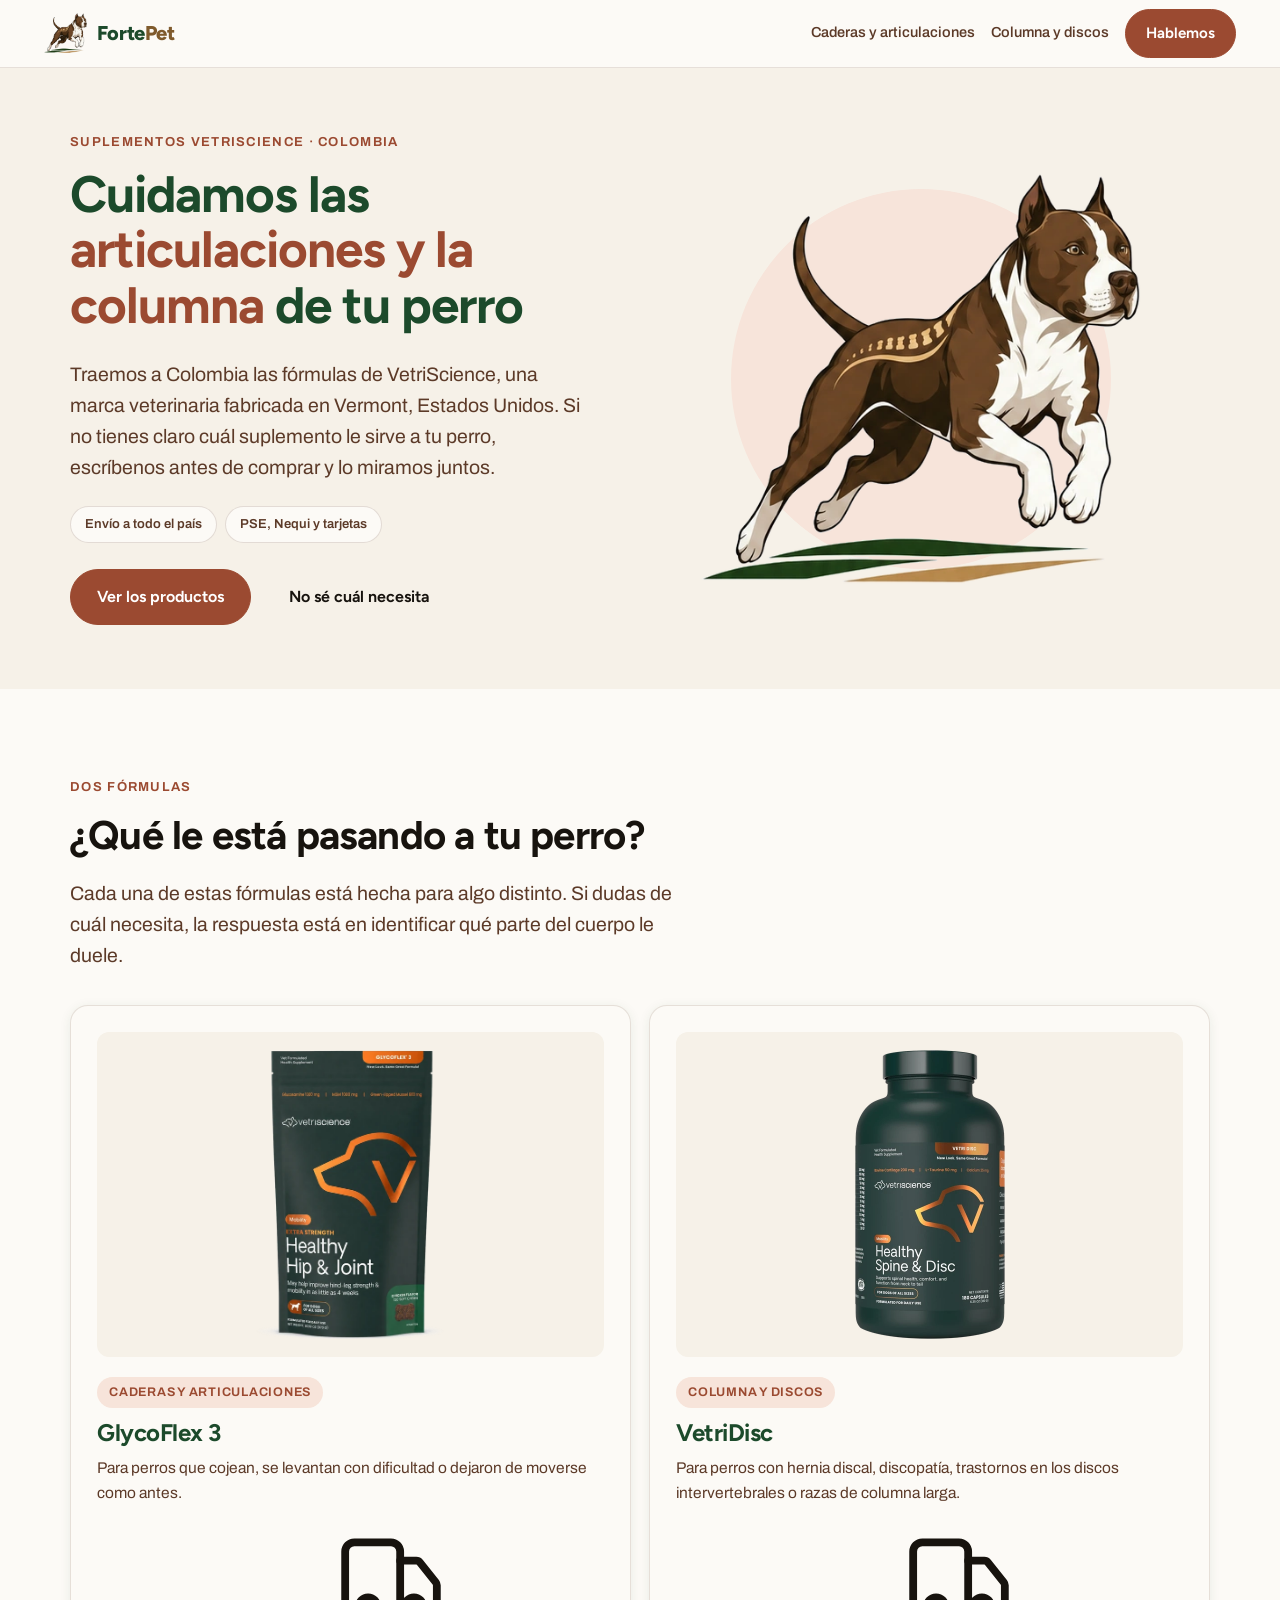
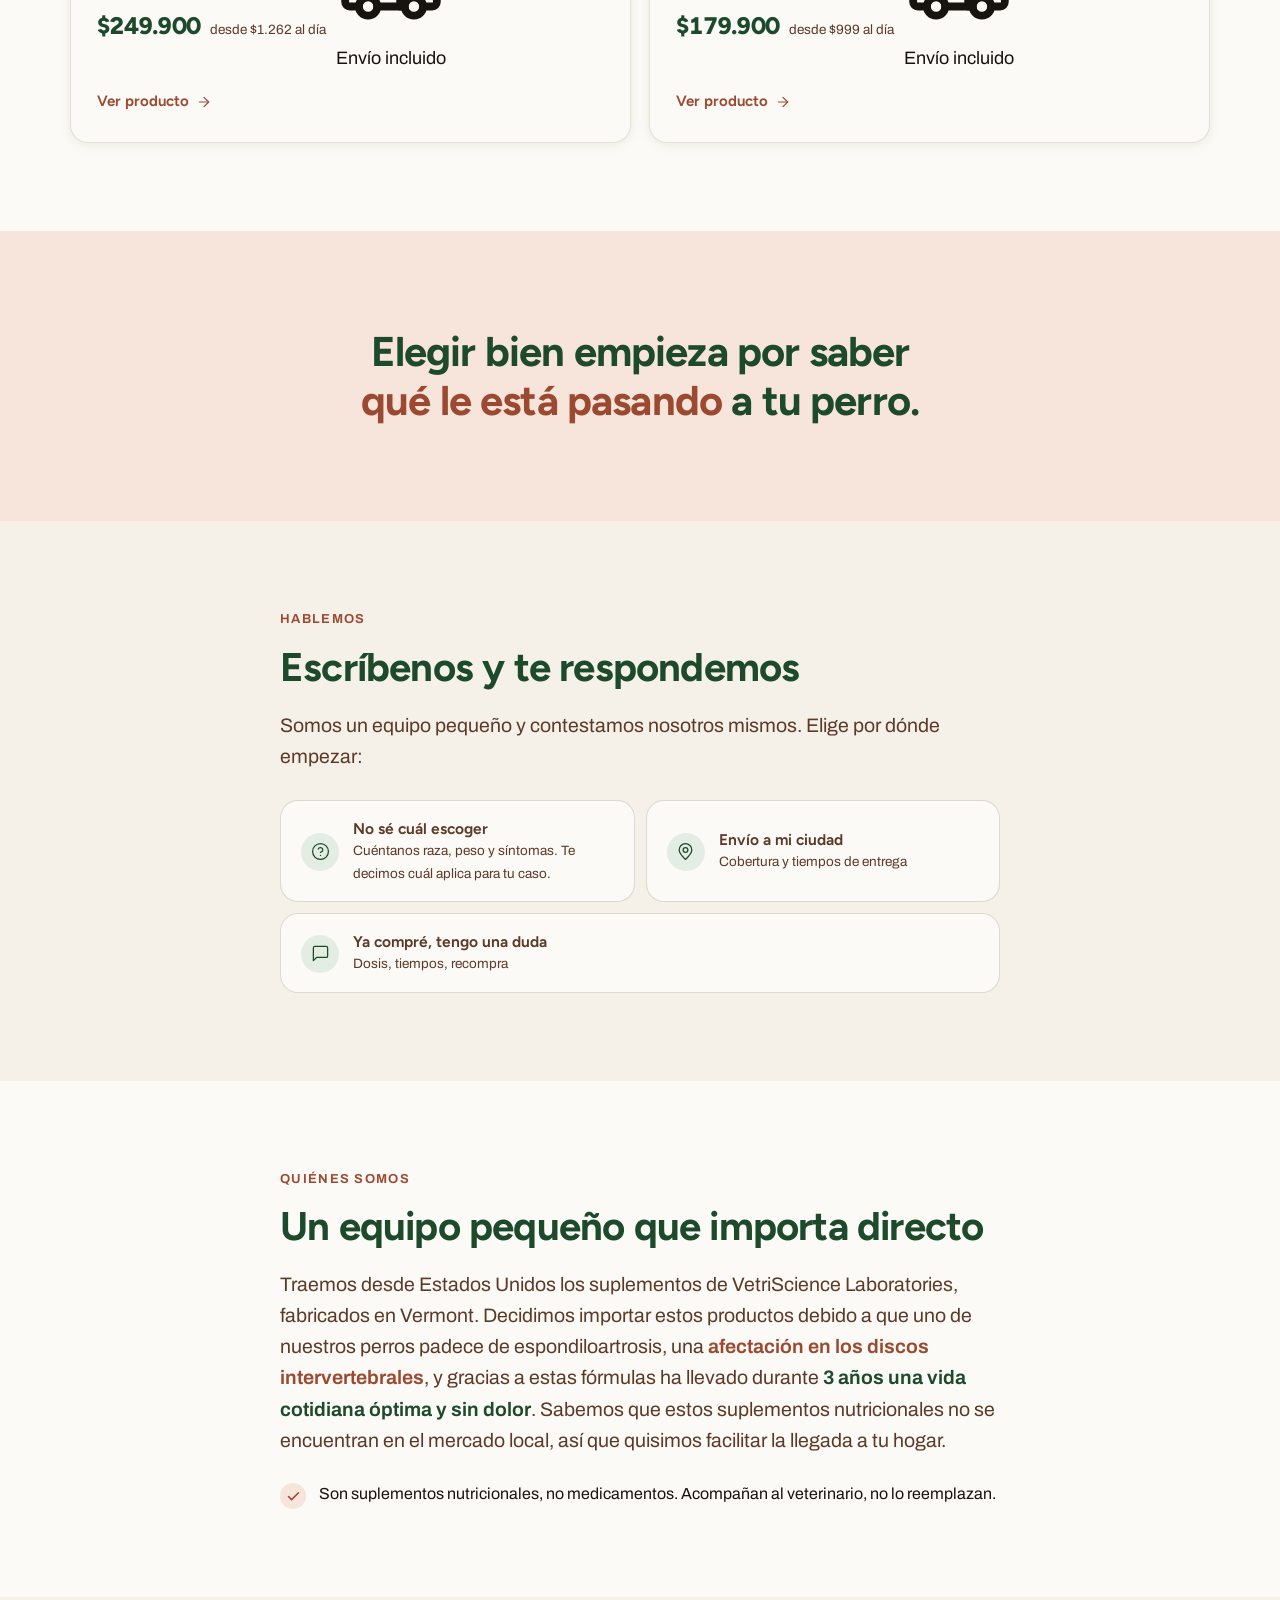
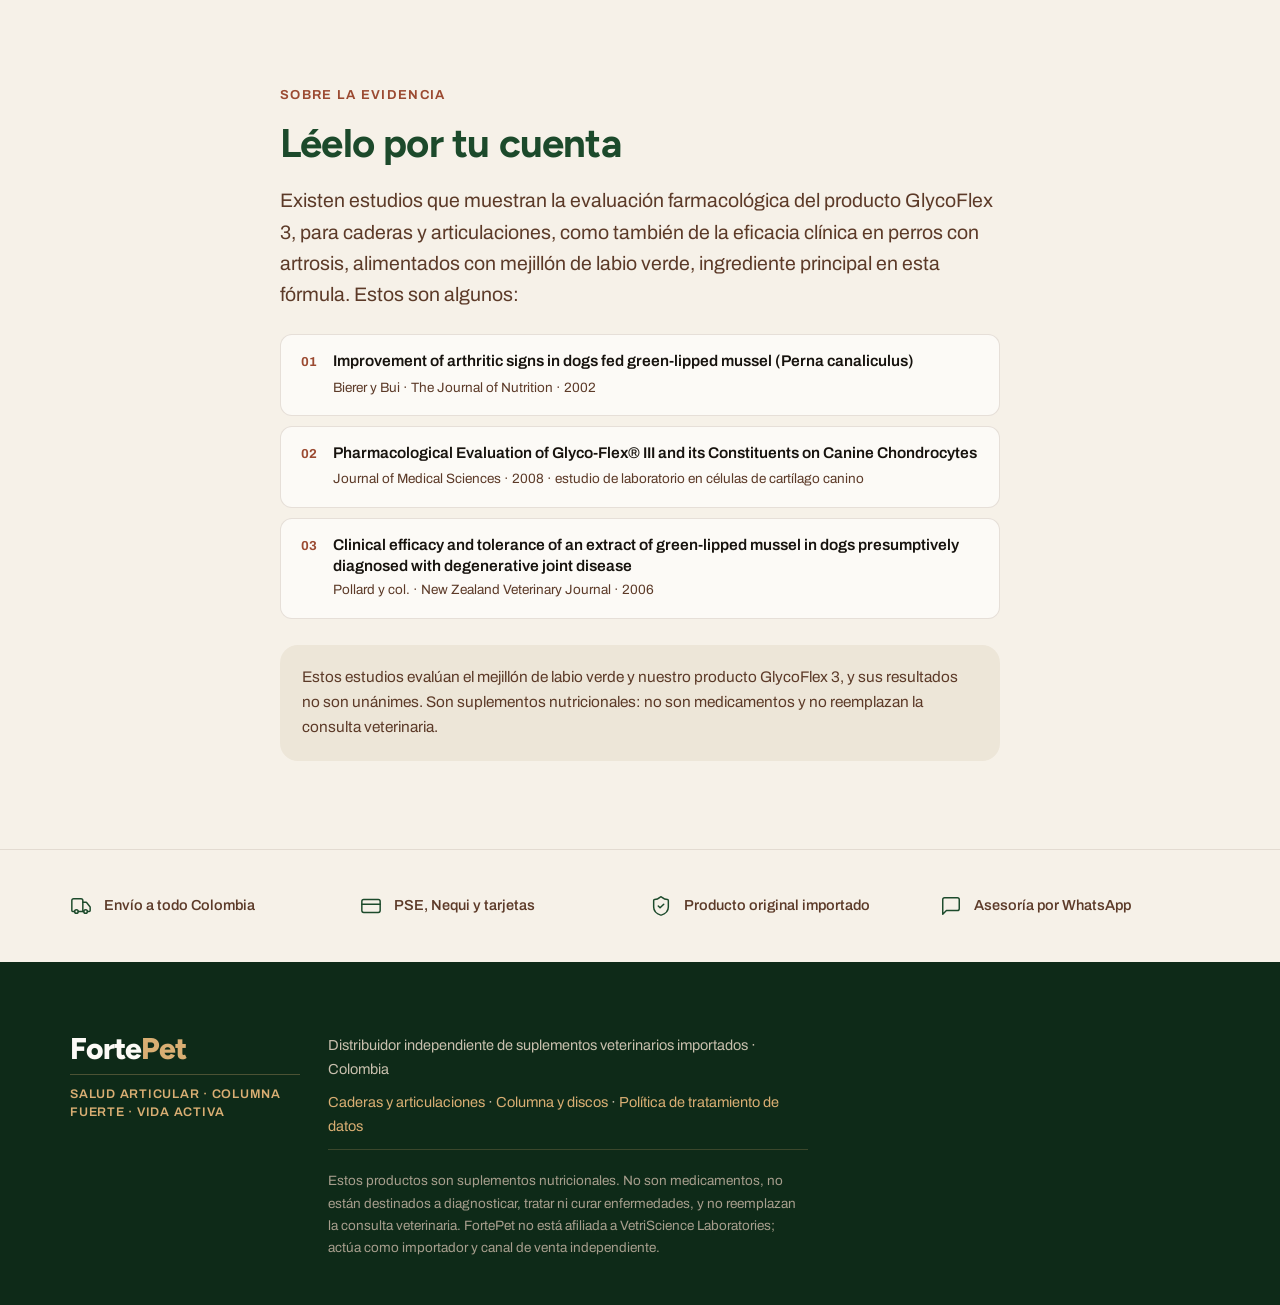
==== commit 419851e6: "Add files via upload" ====
--- a/index.html
+++ b/index.html
@@ -5,11 +5,31 @@
 <meta name="viewport" content="width=device-width, initial-scale=1.0">
 <title>FortePet · Suplementos VetriScience para perros en Colombia</title>
 <meta name="description" content="FortePet trae a Colombia los suplementos VetriScience: GlycoFlex 3 para caderas y articulaciones, y VetriDisc para columna y discos. Envío a todo el país y asesoría por WhatsApp.">
+<meta name="facebook-domain-verification" content="yg1c81xgsyx9y148amr075lu2h39z6" />
 <link rel="icon" href="img/favicon.png" type="image/png">
 <link rel="preconnect" href="https://fonts.googleapis.com">
 <link rel="preconnect" href="https://fonts.gstatic.com" crossorigin>
 <link href="https://fonts.googleapis.com/css2?family=Archivo:wght@400..700&family=Figtree:wght@500..800&display=swap" rel="stylesheet">
 <link rel="stylesheet" href="fortepet.css">
+<!-- Open Graph · vista previa al compartir -->
+<meta property="og:type" content="website">
+<meta property="og:site_name" content="FortePet">
+<meta property="og:locale" content="es_CO">
+<meta property="og:url" content="https://fortepet.co/">
+<meta property="og:title" content="FortePet · Suplementos VetriScience para perros">
+<meta property="og:description" content="Traemos a Colombia los suplementos nutricionales del laboratorio VetriScience. Consulta cómo te puede ayudar.">
+<meta property="og:image" content="https://fortepet.co/img/og-fortepet.jpg">
+<meta property="og:image:secure_url" content="https://fortepet.co/img/og-fortepet.jpg">
+<meta property="og:image:type" content="image/jpeg">
+<meta property="og:image:width" content="1200">
+<meta property="og:image:height" content="630">
+<meta property="og:image:alt" content="FortePet · suplementos VetriScience para perros en Colombia">
+<meta name="twitter:card" content="summary_large_image">
+<meta name="twitter:title" content="FortePet · Suplementos VetriScience para perros">
+<meta name="twitter:description" content="Traemos a Colombia los suplementos nutricionales del laboratorio VetriScience. Consulta cómo te puede ayudar.">
+<meta name="twitter:image" content="https://fortepet.co/img/og-fortepet.jpg">
+<!-- fin Open Graph -->
+
 <!-- Meta Pixel Code -->
 <script>
 !function(f,b,e,v,n,t,s)
@@ -20,11 +40,11 @@
 t.src=v;s=b.getElementsByTagName(e)[0];
 s.parentNode.insertBefore(t,s)}(window, document,'script',
 'https://connect.facebook.net/en_US/fbevents.js');
-fbq('init', '1056763293376956');
+fbq('init', '2484633745364303');
 fbq('track', 'PageView');
 </script>
 <noscript><img height="1" width="1" alt="" style="display:none"
-src="https://www.facebook.com/tr?id=1056763293376956&ev=PageView&noscript=1"
+src="https://www.facebook.com/tr?id=2484633745364303&ev=PageView&noscript=1"
 /></noscript>
 <!-- End Meta Pixel Code -->
 </head>
@@ -52,15 +72,14 @@
     <div>
       <p class="eyebrow">Suplementos VetriScience · Colombia</p>
       <h1>Cuidamos las <span class="destaca">articulaciones y la columna</span> de tu perro</h1>
-      <p class="lead">Traemos a Colombia las fórmulas de VetriScience, una marca veterinaria fabricada en Vermont. Si no tienes claro cuál le sirve al tuyo, escríbenos antes de comprar y lo miramos juntos.</p>
+      <p class="lead">Traemos a Colombia las fórmulas de VetriScience, una marca veterinaria fabricada en Vermont, Estados Unidos. Si no tienes claro cuál suplemento le sirve a tu perro, escríbenos antes de comprar y lo miramos juntos.</p>
       <ul class="hero-marcas">
         <li>Envío a todo el país</li>
-        <li>Asesoría antes de comprar</li>
         <li>PSE, Nequi y tarjetas</li>
       </ul>
       <div class="hero-cta">
         <a class="btn btn-terra" href="#productos">Ver los productos</a>
-        <a class="btn btn-linea" href="#hablemos">No sé cuál necesita</a>
+        <a class="btn btn-verde-suave" href="#hablemos">No sé cuál necesita</a>
       </div>
     </div>
     <div class="hero-img">
@@ -72,9 +91,9 @@
 <!-- ============ PRODUCTOS ============ -->
 <section class="band band-blanco" id="productos">
   <div class="inner">
-    <p class="eyebrow">Dos fórmulas</p>
+    <p class="eyebrow eyebrow-gr">Dos fórmulas</p>
     <h2>¿Qué le está pasando a tu perro?</h2>
-    <p class="lead" style="max-width:56ch">Cada una está hecha para algo distinto. Si dudas entre las dos, la respuesta suele estar en dónde le duele.</p>
+    <p class="lead" style="max-width:56ch">Cada una de estas fórmulas está hecha para algo distinto. Si dudas de cuál necesita, la respuesta está en identificar qué parte del cuerpo le duele.</p>
 
     <div class="prods">
 
@@ -86,6 +105,7 @@
         <span class="prod-pie">
           <span class="prod-precio">$249.900</span>
           <span class="prod-dia">desde $1.262 al día</span>
+          <span class="prod-envio"><svg viewBox="0 0 24 24" fill="none" stroke="currentColor" stroke-width="1.7" stroke-linecap="round" stroke-linejoin="round" aria-hidden="true"><path d="M14 18V6a2 2 0 0 0-2-2H4a2 2 0 0 0-2 2v11a1 1 0 0 0 1 1h2"/><path d="M15 18H9"/><path d="M19 18h2a1 1 0 0 0 1-1v-3.65a1 1 0 0 0-.22-.62l-3.48-4.35A1 1 0 0 0 17.52 8H14"/><circle cx="17" cy="18" r="2"/><circle cx="7" cy="18" r="2"/></svg>Envío incluido</span>
         </span>
         <span class="prod-flecha">Ver producto
           <svg viewBox="0 0 24 24" width="16" height="16" fill="none" stroke="currentColor" stroke-width="1.8" stroke-linecap="round" stroke-linejoin="round" aria-hidden="true"><path d="M5 12h14"/><path d="m12 5 7 7-7 7"/></svg>
@@ -96,10 +116,11 @@
         <span class="prod-img"><img src="img/home-vetridisc2.webp" alt="Frasco de VetriScience VetriDisc" width="150" height="289" loading="lazy" style="max-width:min(100%,150px)"></span>
         <span class="prod-tag">Columna y discos</span>
         <h3>VetriDisc</h3>
-        <p>Para perros con hernia discal, IVDD, discopatía o razas de columna larga.</p>
+        <p>Para perros con hernia discal, discopatía, trastornos en los discos intervertebrales o razas de columna larga.</p>
         <span class="prod-pie">
           <span class="prod-precio">$179.900</span>
           <span class="prod-dia">desde $999 al día</span>
+          <span class="prod-envio"><svg viewBox="0 0 24 24" fill="none" stroke="currentColor" stroke-width="1.7" stroke-linecap="round" stroke-linejoin="round" aria-hidden="true"><path d="M14 18V6a2 2 0 0 0-2-2H4a2 2 0 0 0-2 2v11a1 1 0 0 0 1 1h2"/><path d="M15 18H9"/><path d="M19 18h2a1 1 0 0 0 1-1v-3.65a1 1 0 0 0-.22-.62l-3.48-4.35A1 1 0 0 0 17.52 8H14"/><circle cx="17" cy="18" r="2"/><circle cx="7" cy="18" r="2"/></svg>Envío incluido</span>
         </span>
         <span class="prod-flecha">Ver producto
           <svg viewBox="0 0 24 24" width="16" height="16" fill="none" stroke="currentColor" stroke-width="1.8" stroke-linecap="round" stroke-linejoin="round" aria-hidden="true"><path d="M5 12h14"/><path d="m12 5 7 7-7 7"/></svg>
@@ -107,7 +128,6 @@
       </a>
 
     </div>
-    <p style="margin-top:20px;font-size:14px;color:var(--marron)">Los precios incluyen envío. El costo por día cambia según el peso del perro: en cada ficha hay una calculadora que te da la cifra exacta para el tuyo.</p>
   </div>
 </section>
 
@@ -120,31 +140,23 @@
 <section class="band band-crema" id="hablemos">
   <div class="inner-narrow">
     <p class="eyebrow">Hablemos</p>
-    <h2>Escríbenos y te respondemos</h2>
+    <h2 style="color:var(--verde)">Escríbenos y te respondemos</h2>
     <p class="lead">Somos un equipo pequeño y contestamos nosotros mismos. Elige por dónde empezar:</p>
 
     <div class="wa-router">
-      <a class="wa-op" href="https://wa.me/573208755743?text=Hola%2C%20es%20mi%20primera%20compra%20y%20quiero%20saber%20cu%C3%A1l%20suplemento%20le%20sirve%20a%20mi%20perro" target="_blank" rel="noopener">
-        <span class="ico"><svg viewBox="0 0 24 24" fill="none" stroke="currentColor" stroke-width="1.6" stroke-linecap="round" stroke-linejoin="round" aria-hidden="true"><path d="M6 2 3 6v14a2 2 0 0 0 2 2h14a2 2 0 0 0 2-2V6l-3-4Z"/><path d="M3 6h18"/><path d="M16 10a4 4 0 0 1-8 0"/></svg></span>
-        <span><b>Es mi primera compra</b><span>Te decimos cuál aplica en tu caso</span></span>
-      </a>
-      <a class="wa-op" href="https://wa.me/573208755743?text=Hola%2C%20no%20s%C3%A9%20cu%C3%A1l%20de%20los%20dos%20le%20sirve%20a%20mi%20perro.%20Te%20cuento%3A%20raza%2C%20peso%20y%20qu%C3%A9%20le%20pasa." target="_blank" rel="noopener">
+            <a class="wa-op" href="https://wa.me/573208755743?text=Hola%2C%20no%20s%C3%A9%20cu%C3%A1l%20de%20las%20f%C3%B3rmulas%20le%20sirve%20a%20mi%20perro%F0%9F%90%B6.%0A%0A%F0%9F%97%A3%EF%B8%8F%2ALes%20cuento%2A%3A%0ARaza%3A%0APeso%3A%0AQu%C3%A9%20le%20pasa%3A" target="_blank" rel="noopener">
         <span class="ico"><svg viewBox="0 0 24 24" fill="none" stroke="currentColor" stroke-width="1.6" stroke-linecap="round" stroke-linejoin="round" aria-hidden="true"><circle cx="12" cy="12" r="10"/><path d="M9.09 9a3 3 0 0 1 5.83 1c0 2-3 3-3 3"/><path d="M12 17h.01"/></svg></span>
-        <span><b>No sé cuál de los dos</b><span>Cuéntanos raza, peso y síntomas</span></span>
+        <span><b>No sé cuál escoger</b><span>Cuéntanos raza, peso y síntomas. Te decimos cuál aplica para tu caso.</span></span>
       </a>
       <a class="wa-op" href="https://wa.me/573208755743?text=Hola%2C%20quiero%20confirmar%20si%20hacen%20env%C3%ADo%20a%20mi%20ciudad" target="_blank" rel="noopener">
         <span class="ico"><svg viewBox="0 0 24 24" fill="none" stroke="currentColor" stroke-width="1.6" stroke-linecap="round" stroke-linejoin="round" aria-hidden="true"><path d="M20 10c0 4.4-8 12-8 12s-8-7.6-8-12a8 8 0 0 1 16 0Z"/><circle cx="12" cy="10" r="3"/></svg></span>
         <span><b>Envío a mi ciudad</b><span>Cobertura y tiempos de entrega</span></span>
       </a>
-      <a class="wa-op" href="https://wa.me/573208755743?text=Hola%2C%20ya%20compr%C3%A9%20y%20tengo%20una%20duda" target="_blank" rel="noopener">
+      <a class="wa-op ancho" href="https://wa.me/573208755743?text=Hola%2C%20ya%20compr%C3%A9%20y%20tengo%20una%20duda" target="_blank" rel="noopener">
         <span class="ico"><svg viewBox="0 0 24 24" fill="none" stroke="currentColor" stroke-width="1.6" stroke-linecap="round" stroke-linejoin="round" aria-hidden="true"><path d="M21 15a2 2 0 0 1-2 2H7l-4 4V5a2 2 0 0 1 2-2h14a2 2 0 0 1 2 2z"/></svg></span>
         <span><b>Ya compré, tengo una duda</b><span>Dosis, tiempos, recompra</span></span>
       </a>
-      <a class="wa-op ancho" href="https://wa.me/573208755743?text=Hola%2C%20tengo%20otra%20pregunta%20sobre%20FortePet" target="_blank" rel="noopener">
-        <span class="ico"><svg viewBox="0 0 24 24" fill="none" stroke="currentColor" stroke-width="1.6" stroke-linecap="round" stroke-linejoin="round" aria-hidden="true"><rect width="20" height="16" x="2" y="4" rx="2"/><path d="m22 7-8.97 5.7a1.94 1.94 0 0 1-2.06 0L2 7"/></svg></span>
-        <span><b>Otra pregunta</b><span>Lo que sea, escríbenos</span></span>
-      </a>
-    </div>
+          </div>
   </div>
 </section>
 
@@ -152,19 +164,11 @@
 <section class="band band-blanco">
   <div class="inner-narrow">
     <p class="eyebrow">Quiénes somos</p>
-    <h2>Un equipo pequeño que importa directo</h2>
-    <p class="lead">Traemos desde Estados Unidos los suplementos de VetriScience Laboratories, fabricados en Vermont. Los pedimos directamente porque en Colombia todavía no hay distribución local, así que lo que te llega es el producto original.</p>
+    <h2 style="color:var(--verde)">Un equipo pequeño que importa directo</h2>
+    <p class="lead">Traemos desde Estados Unidos los suplementos de VetriScience Laboratories, fabricados en Vermont. Decidimos importar estos productos debido a que uno de nuestros perros padece de espondiloartrosis, una <strong style="color:var(--terra-osc)">afectación en los discos intervertebrales</strong>, y gracias a estas fórmulas ha llevado durante <strong style="color:var(--verde)">3 años una vida cotidiana óptima y sin dolor</strong>. Sabemos que estos suplementos nutricionales no se encuentran en el mercado local, así que quisimos facilitar la llegada a tu hogar.</p>
 
     <ul class="beneficios">
-      <li>
-        <span class="tick"><svg viewBox="0 0 24 24" fill="none" stroke="currentColor" stroke-width="2.5" stroke-linecap="round" stroke-linejoin="round" aria-hidden="true"><path d="M20 6 9 17l-5-5"/></svg></span>
-        <span>Antes de que compres te ayudamos a escoger. Si tu caso no es para ninguno de los dos, te lo decimos.</span>
-      </li>
-      <li>
-        <span class="tick"><svg viewBox="0 0 24 24" fill="none" stroke="currentColor" stroke-width="2.5" stroke-linecap="round" stroke-linejoin="round" aria-hidden="true"><path d="M20 6 9 17l-5-5"/></svg></span>
-        <span>Después de que compres seguimos ahí: dosis, tiempos y cuándo conviene pedir el siguiente.</span>
-      </li>
-      <li>
+                  <li>
         <span class="tick"><svg viewBox="0 0 24 24" fill="none" stroke="currentColor" stroke-width="2.5" stroke-linecap="round" stroke-linejoin="round" aria-hidden="true"><path d="M20 6 9 17l-5-5"/></svg></span>
         <span>Son suplementos nutricionales, no medicamentos. Acompañan al veterinario, no lo reemplazan.</span>
       </li>
@@ -176,17 +180,17 @@
 <section class="band band-crema">
   <div class="inner-narrow">
     <p class="eyebrow">Sobre la evidencia</p>
-    <h2>Léelo por tu cuenta</h2>
-    <p class="lead">El mejillón de labio verde, ingrediente principal de la fórmula para caderas y articulaciones, ha sido estudiado en perros con artrosis en ensayos publicados. Estos son algunos:</p>
+    <h2 style="color:var(--verde)">Léelo por tu cuenta</h2>
+    <p class="lead">Existen estudios que muestran la evaluación farmacológica del producto GlycoFlex 3, para caderas y articulaciones, como también de la eficacia clínica en perros con artrosis, alimentados con mejillón de labio verde, ingrediente principal en esta fórmula. Estos son algunos:</p>
 
     <ol class="estudios">
       <li><a href="https://pubmed.ncbi.nlm.nih.gov/12042477/" target="_blank" rel="noopener">
         <span class="t">Improvement of arthritic signs in dogs fed green-lipped mussel (Perna canaliculus)</span>
         <span class="m">Bierer y Bui · The Journal of Nutrition · 2002</span>
       </a></li>
-      <li><a href="https://pubmed.ncbi.nlm.nih.gov/15136981/" target="_blank" rel="noopener">
-        <span class="t">Influence of green lipped mussels (Perna canaliculus) in alleviating signs of arthritis in dogs</span>
-        <span class="m">Bui y Bierer · Veterinary Therapeutics · 2003</span>
+      <li><a href="https://scialert.net/fulltext/?doi=jms.2008.1.14" target="_blank" rel="noopener">
+        <span class="t">Pharmacological Evaluation of Glyco-Flex® III and its Constituents on Canine Chondrocytes</span>
+        <span class="m">Journal of Medical Sciences · 2008 · estudio de laboratorio en células de cartílago canino</span>
       </a></li>
       <li><a href="https://pubmed.ncbi.nlm.nih.gov/16751841/" target="_blank" rel="noopener">
         <span class="t">Clinical efficacy and tolerance of an extract of green-lipped mussel in dogs presumptively diagnosed with degenerative joint disease</span>
@@ -195,7 +199,7 @@
     </ol>
 
     <div class="aviso" style="margin-top:26px">
-      <p>Estos estudios evalúan el ingrediente, no nuestros productos, y sus resultados no son unánimes. Son suplementos nutricionales: no son medicamentos y no reemplazan la consulta veterinaria.</p>
+      <p>Estos estudios evalúan el mejillón de labio verde y nuestro producto GlycoFlex 3, y sus resultados no son unánimes. Son suplementos nutricionales: no son medicamentos y no reemplazan la consulta veterinaria.</p>
     </div>
   </div>
 </section>
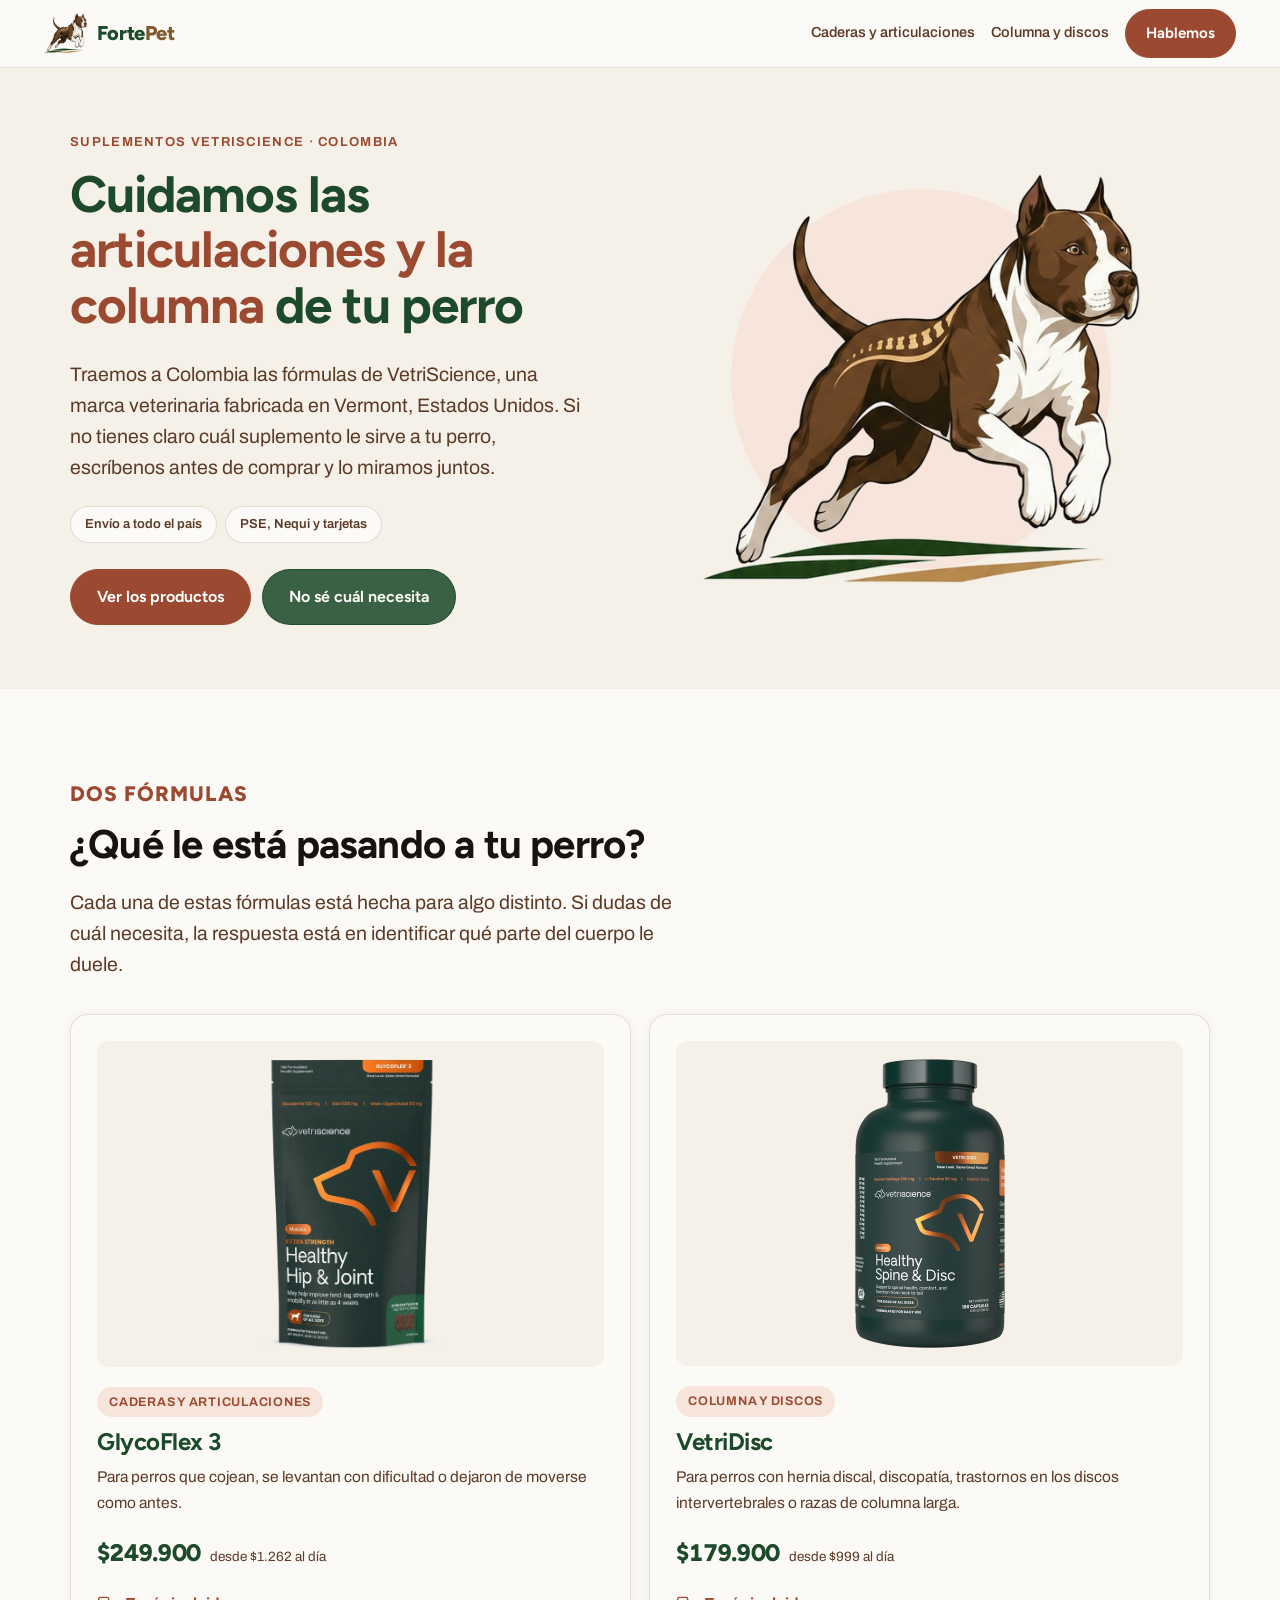
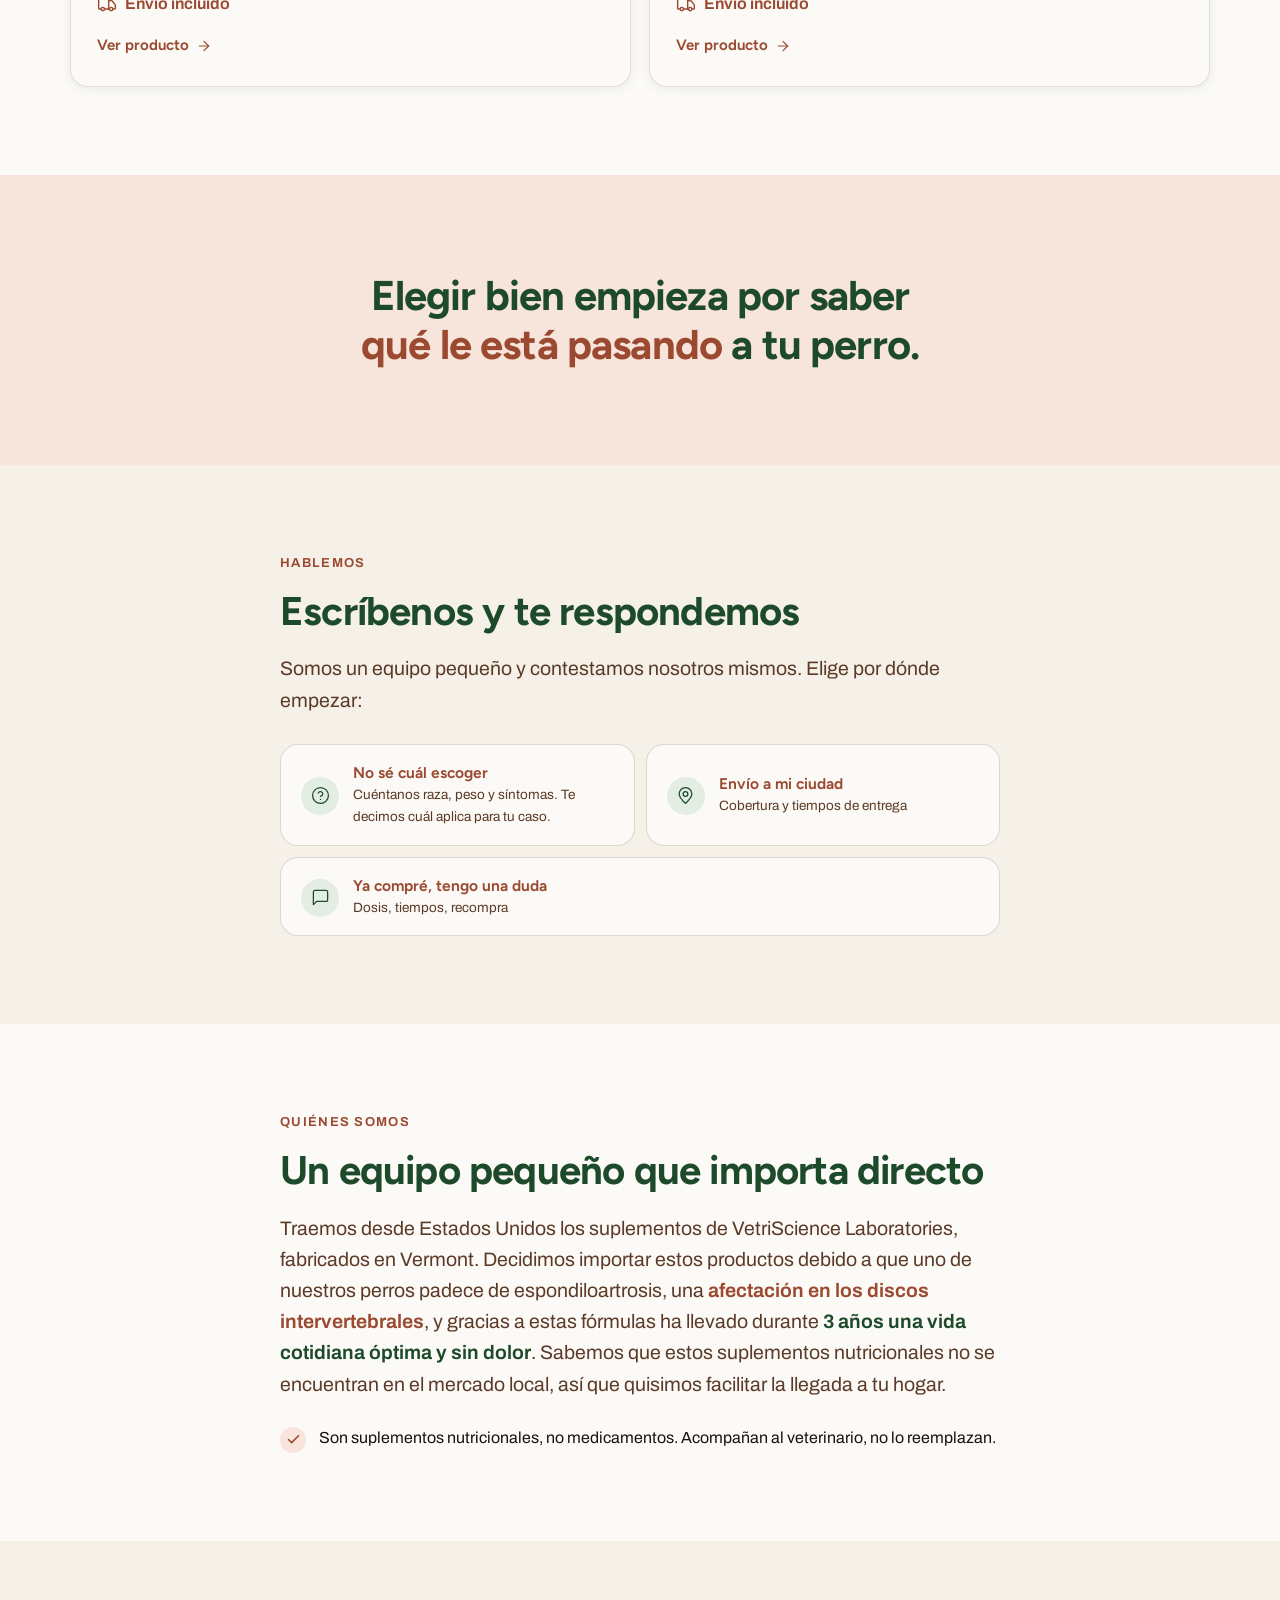
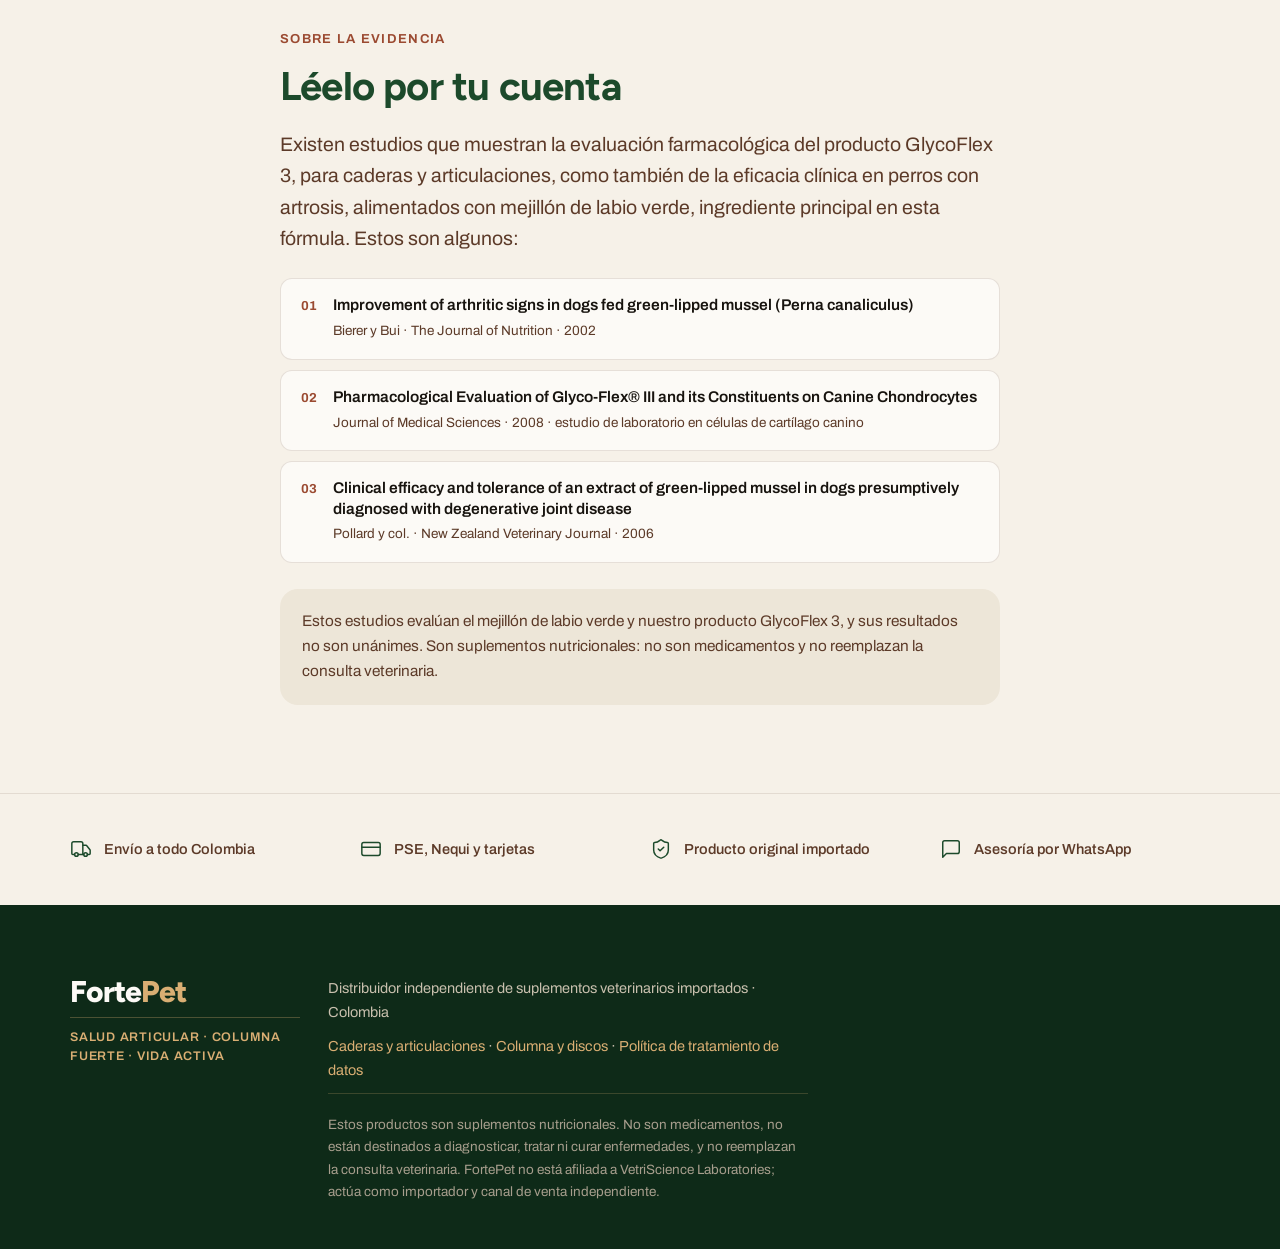
==== commit c245319e: "Add files via upload" ====
--- a/index.html
+++ b/index.html
@@ -6,7 +6,9 @@
 <title>FortePet · Suplementos VetriScience para perros en Colombia</title>
 <meta name="description" content="FortePet trae a Colombia los suplementos VetriScience: GlycoFlex 3 para caderas y articulaciones, y VetriDisc para columna y discos. Envío a todo el país y asesoría por WhatsApp.">
 <meta name="facebook-domain-verification" content="yg1c81xgsyx9y148amr075lu2h39z6" />
-<link rel="icon" href="img/favicon.png" type="image/png">
+<link rel="icon" href="img/favicon-32.png" type="image/png" sizes="32x32">
+<link rel="icon" href="img/favicon.png" type="image/png" sizes="180x180">
+<link rel="apple-touch-icon" href="img/favicon.png">
 <link rel="preconnect" href="https://fonts.googleapis.com">
 <link rel="preconnect" href="https://fonts.gstatic.com" crossorigin>
 <link href="https://fonts.googleapis.com/css2?family=Archivo:wght@400..700&family=Figtree:wght@500..800&display=swap" rel="stylesheet">
--- a/fortepet.css
+++ b/fortepet.css
@@ -83,6 +83,7 @@
   color:var(--terra-osc); margin:0 0 14px;
 }
 .on-verde .eyebrow{ color:var(--oro-luz) }
+.eyebrow-gr{ font-family:var(--titulo); font-size:21px; font-weight:800; letter-spacing:.05em; margin-bottom:10px }
 
 .lead{ font-size:clamp(1.05rem,1.8vw,1.22rem); line-height:1.6; color:var(--marron) }
 .on-verde .lead{ color:#DDD6C6 }
@@ -146,6 +147,8 @@
 .btn-oro{ background:var(--oro); color:var(--verde-tinta); border-color:var(--oro) }
 .btn-oro:hover{ background:var(--oro-luz); border-color:var(--oro-luz) }
 .btn-linea{ background:transparent; color:var(--verde); border-color:rgba(28,74,43,.32) }
+.btn-verde-suave{ background:rgba(28,74,43,.86); color:var(--blanco); border-color:rgba(28,74,43,.86) }
+.btn-verde-suave:hover{ background:var(--verde); border-color:var(--verde) }
 .btn-linea:hover{ border-color:var(--verde); background:rgba(28,74,43,.05) }
 .btn-linea-claro{ background:transparent; color:var(--blanco); border-color:rgba(252,250,246,.45) }
 .btn-linea-claro:hover{ border-color:var(--oro-luz); color:var(--oro-luz) }
@@ -212,7 +215,7 @@
 .wa-op:hover{ border-color:var(--terra); background:var(--terra-suave) }
 .wa-op .ico{ flex:0 0 auto; width:38px; height:38px; border-radius:50%; background:var(--verde-suave); display:grid; place-items:center }
 .wa-op .ico svg{ width:19px; height:19px; color:var(--verde) }
-.wa-op b{ display:block; font-family:var(--titulo); font-weight:650; font-size:15.5px; line-height:1.25 }
+.wa-op b{ display:block; font-family:var(--titulo); font-weight:650; font-size:15.5px; line-height:1.25; color:var(--terra-osc) }
 .wa-op span{ display:block; font-size:13.5px; color:var(--marron); margin-top:2px }
 .wa-op.ancho{ grid-column:1/-1 }
 
@@ -251,7 +254,7 @@
 .nutri{ margin-top:30px; border-top:2px solid var(--verde) }
 .nutri-row{ display:grid; gap:4px 24px; padding:20px 0; border-bottom:1px solid rgba(92,58,40,.16) }
 @media(min-width:720px){ .nutri-row{ grid-template-columns:170px 1fr; align-items:baseline } }
-.nutri-qty{ font-variant-numeric:tabular-nums; font-family:var(--titulo); font-weight:800; font-size:clamp(1.5rem,3vw,1.95rem); letter-spacing:-0.03em; color:var(--oro-osc); line-height:1 }
+.nutri-qty{ font-variant-numeric:tabular-nums; font-family:var(--titulo); font-weight:800; font-size:clamp(1.5rem,3vw,1.95rem); letter-spacing:-0.03em; color:var(--terra-osc); line-height:1 }
 .nutri-qty small{ font-size:.5em; font-weight:650; margin-left:3px }
 .nutri-name{ font-family:var(--titulo); font-weight:650; font-size:1.05rem; margin:0 0 4px }
 .nutri-desc{ margin:0; color:var(--marron); font-size:.96rem; max-width:58ch }
@@ -283,7 +286,7 @@
 .tabla{ width:100%; border-collapse:collapse; margin-top:24px; font-size:.96rem }
 .tabla caption{ text-align:left; color:var(--marron); font-size:.9rem; padding-bottom:12px }
 .tabla th,.tabla td{ text-align:left; padding:14px 14px; border:0 }
-.tabla thead th{ font-size:12.5px; font-weight:650; letter-spacing:.09em; text-transform:uppercase; color:var(--oro-osc); border-bottom:2px solid var(--verde) }
+.tabla thead th{ font-size:12.5px; font-weight:650; letter-spacing:.09em; text-transform:uppercase; color:var(--verde); border-bottom:2px solid var(--verde) }
 .tabla tbody tr{ border-bottom:1px solid rgba(92,58,40,.14) }
 .tabla tbody tr:nth-child(even){ background:var(--crema) }
 .tabla td:first-child{ font-weight:600 }
@@ -353,6 +356,8 @@
 .prod-pie{ margin-top:auto; display:flex; align-items:baseline; gap:10px; flex-wrap:wrap }
 .prod-precio{ font-variant-numeric:tabular-nums; font-family:var(--titulo); font-weight:800; font-size:1.5rem; color:var(--verde); letter-spacing:-0.03em }
 .prod-dia{ font-size:13.5px; color:var(--marron) }
+.prod-envio{ flex-basis:100%; display:flex; align-items:center; gap:8px; margin-top:8px; font-size:16px; font-weight:650; color:var(--terra-osc) }
+.prod-envio svg{ width:20px; height:20px; flex:0 0 auto }
 .prod-flecha{ display:inline-flex; align-items:center; gap:7px; font-family:var(--titulo); font-weight:650; font-size:15px; color:var(--terra-osc); margin-top:16px }
 .prod:hover .prod-flecha{ gap:11px }
 
